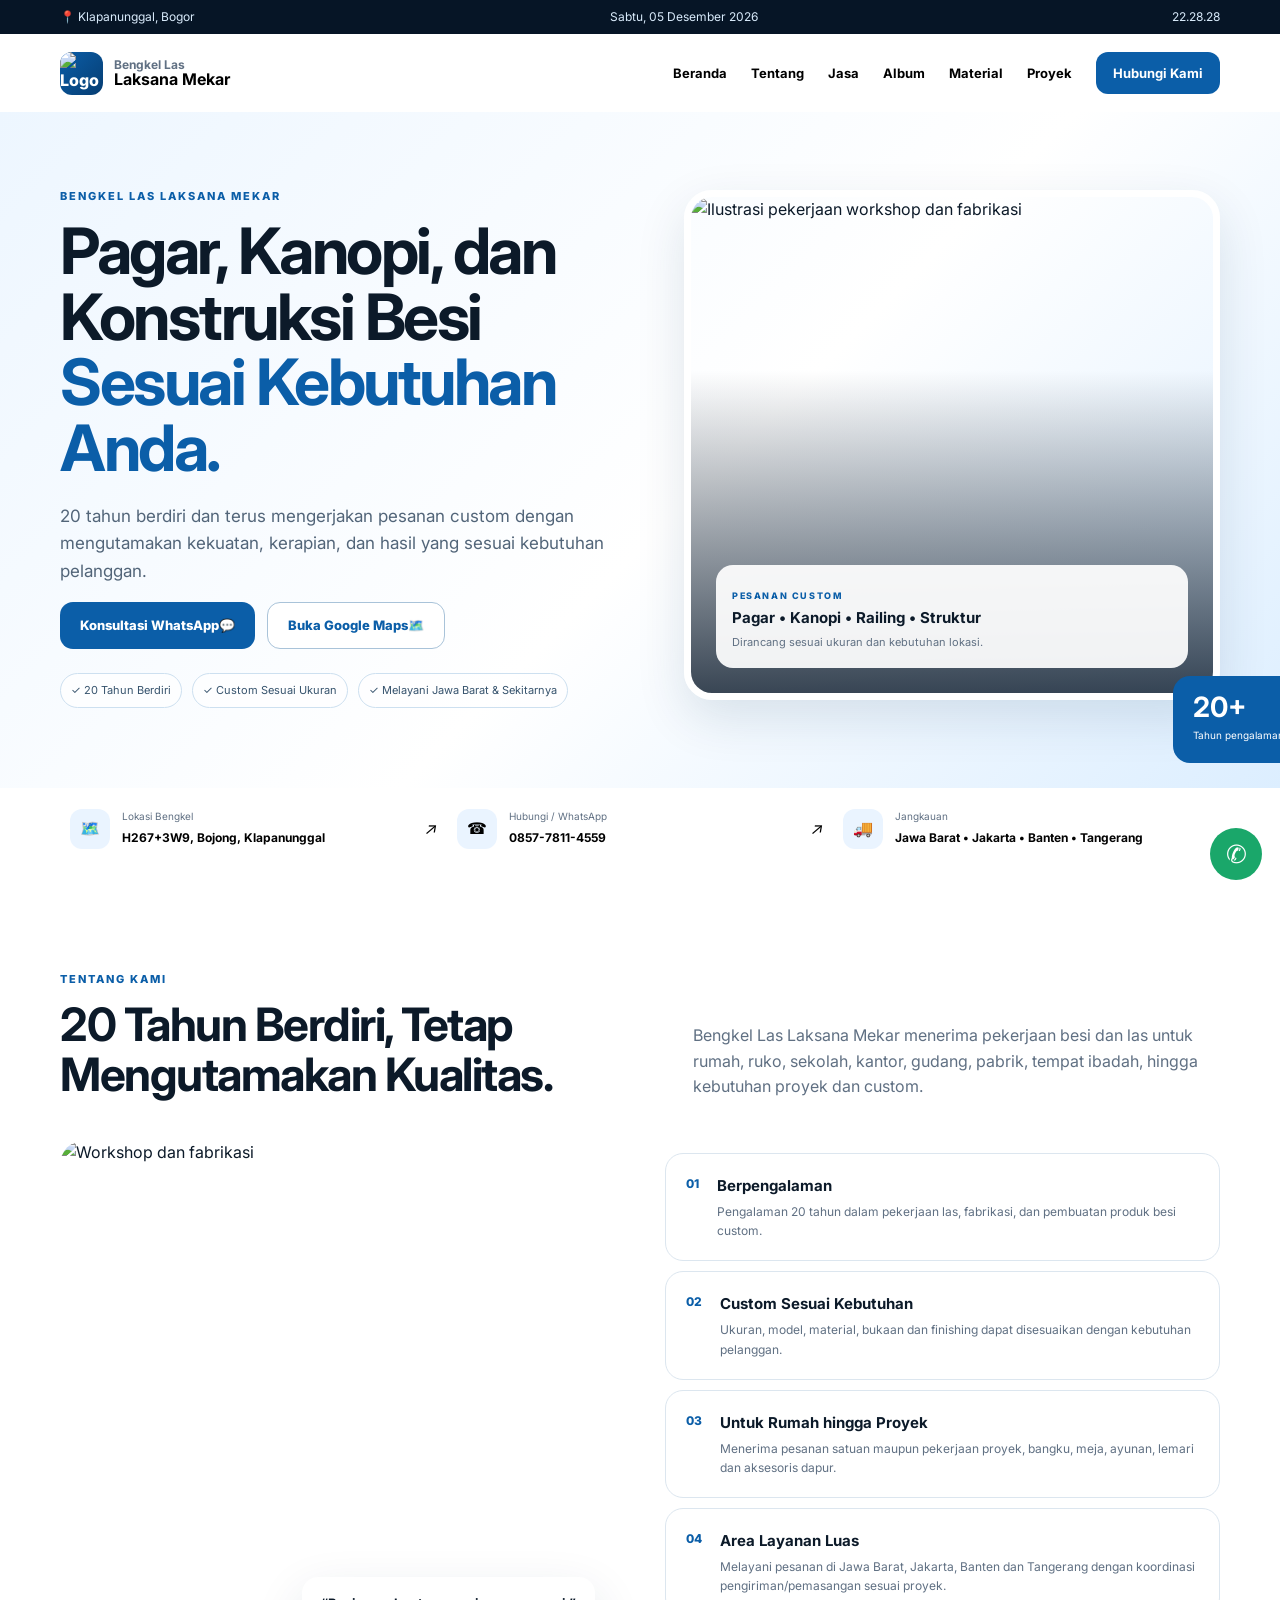
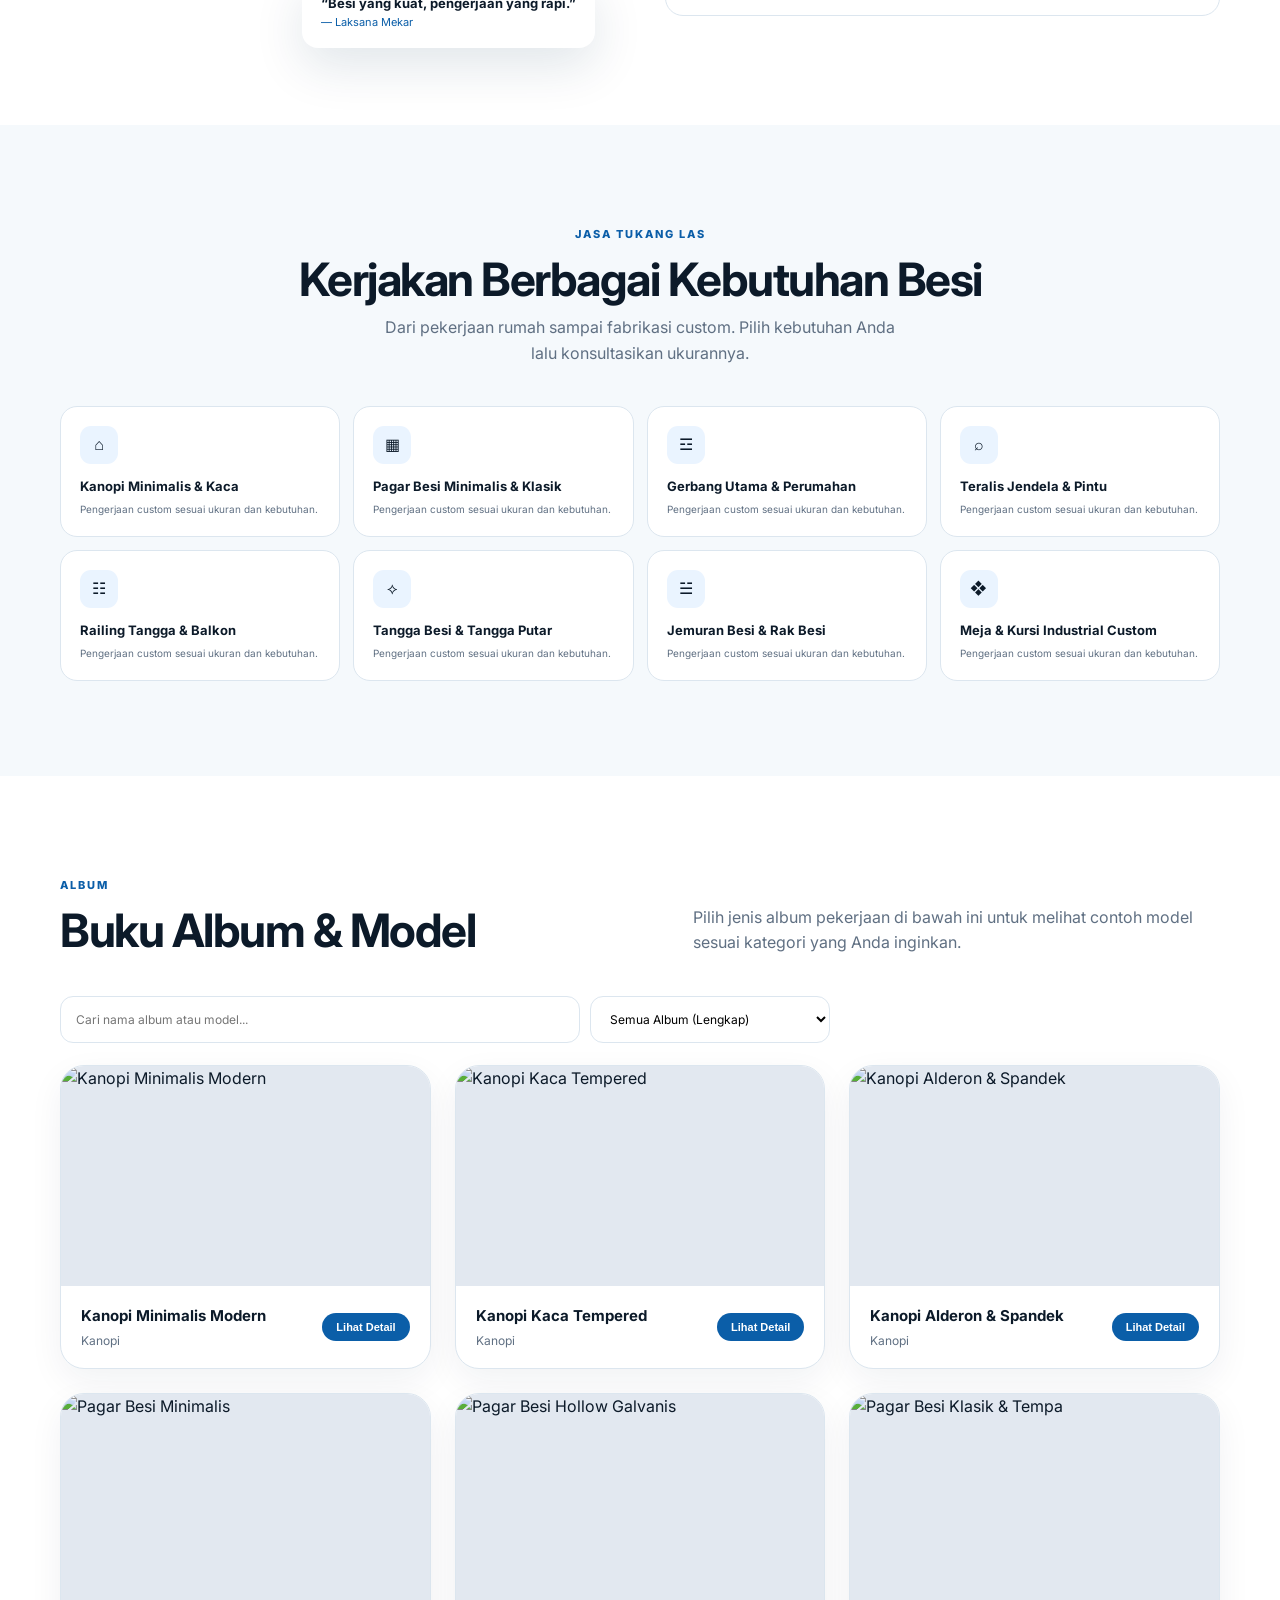
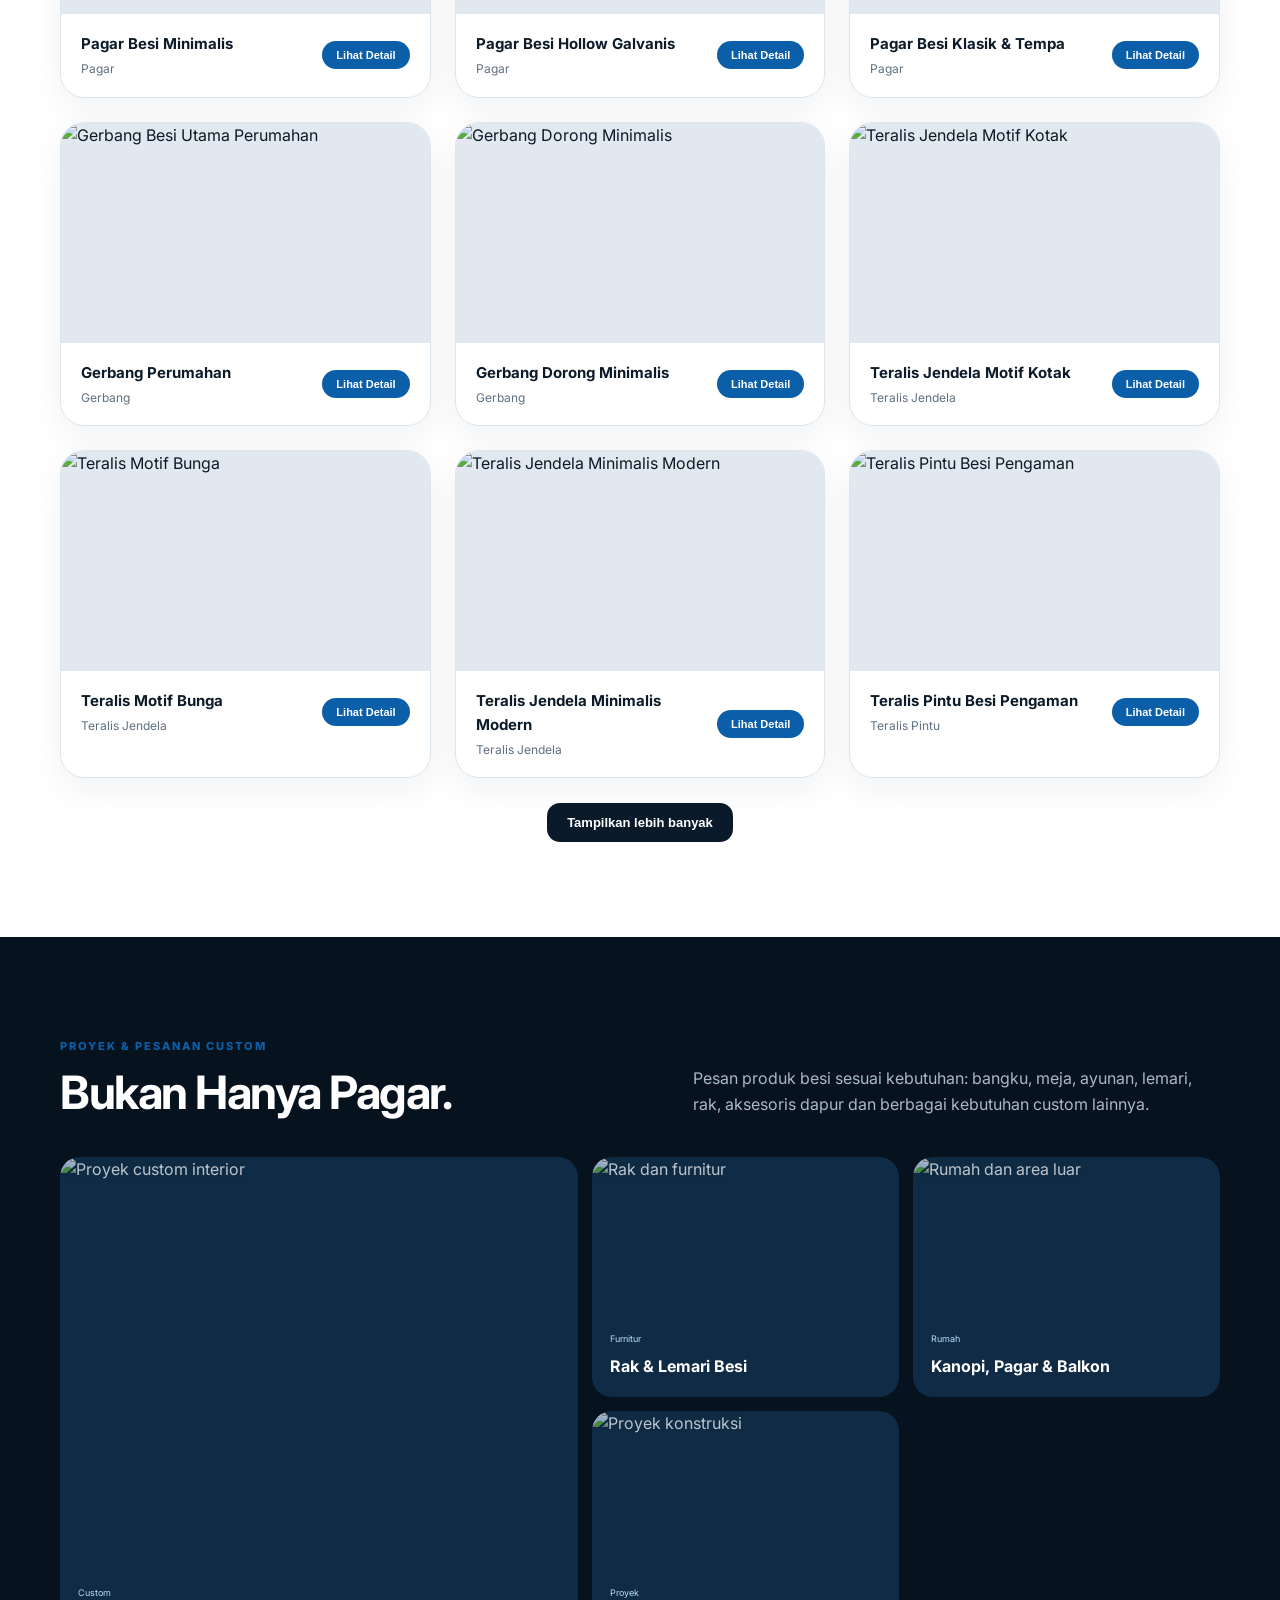
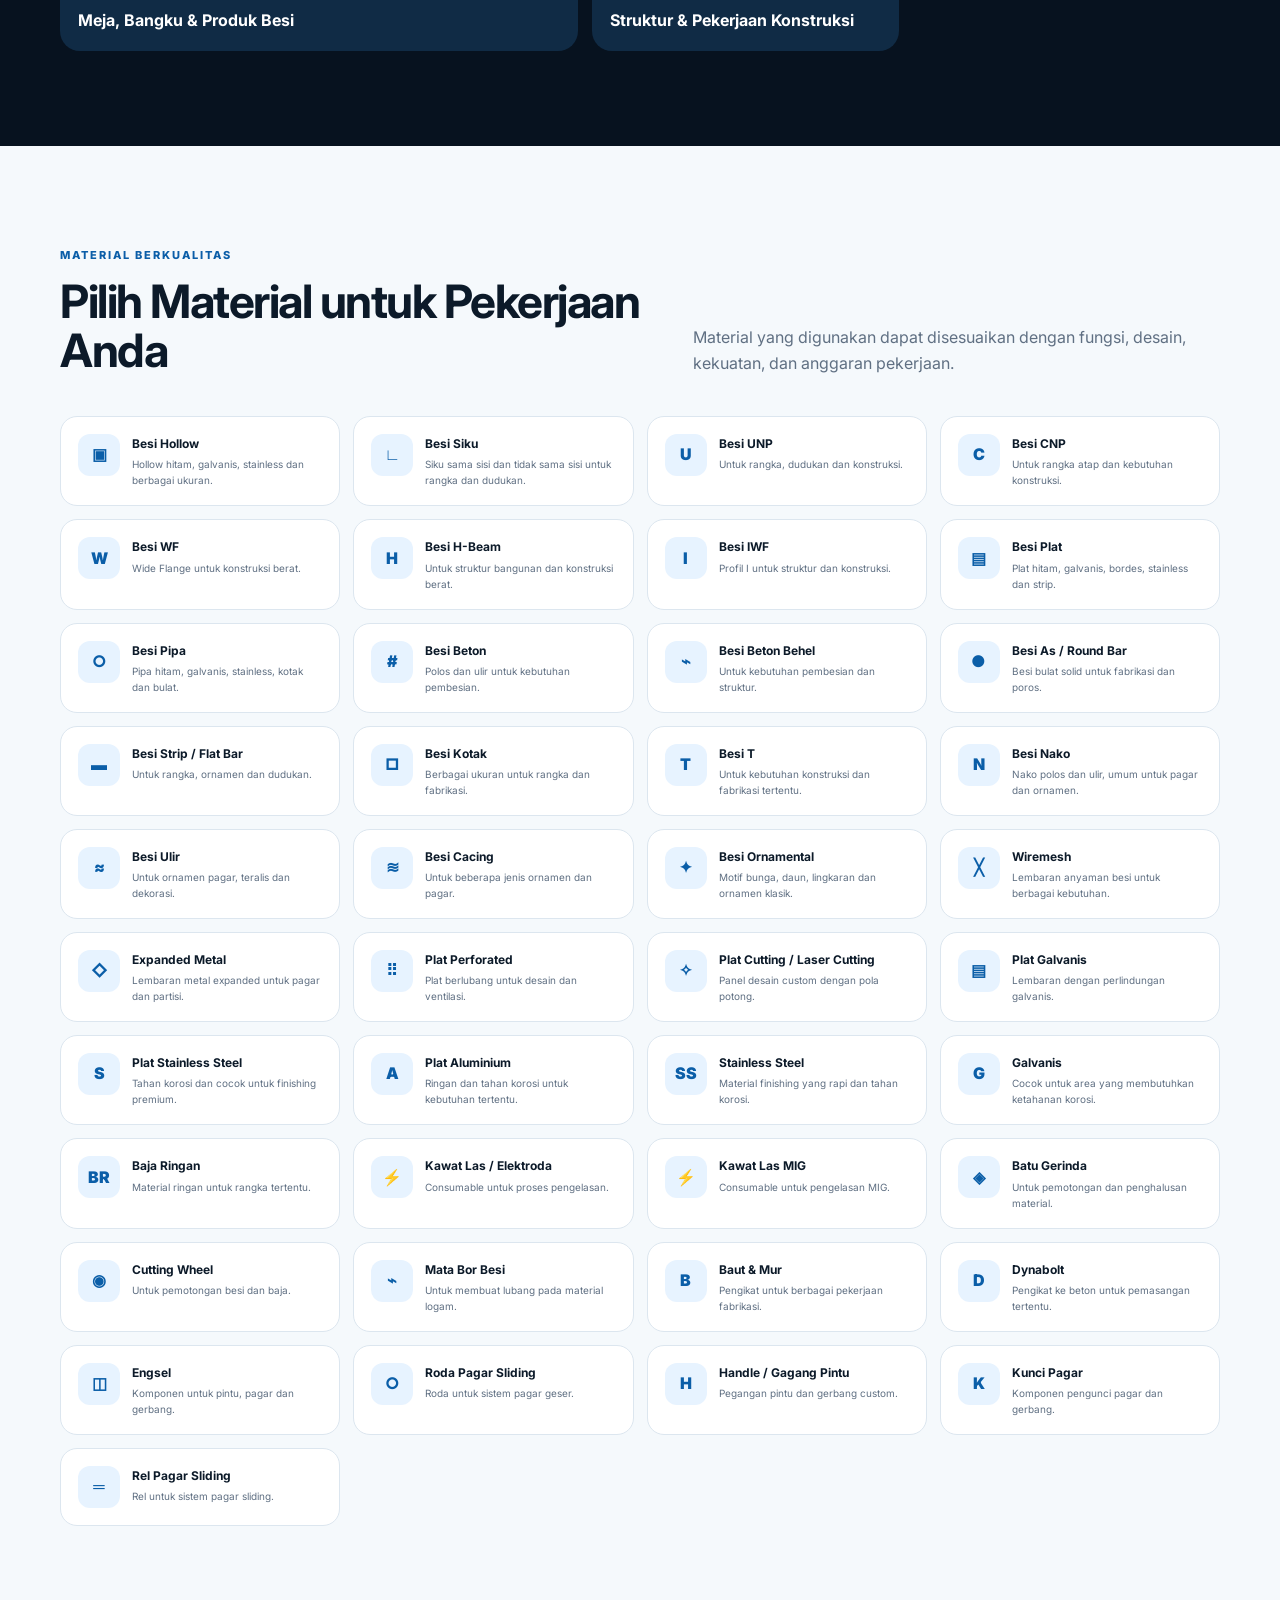
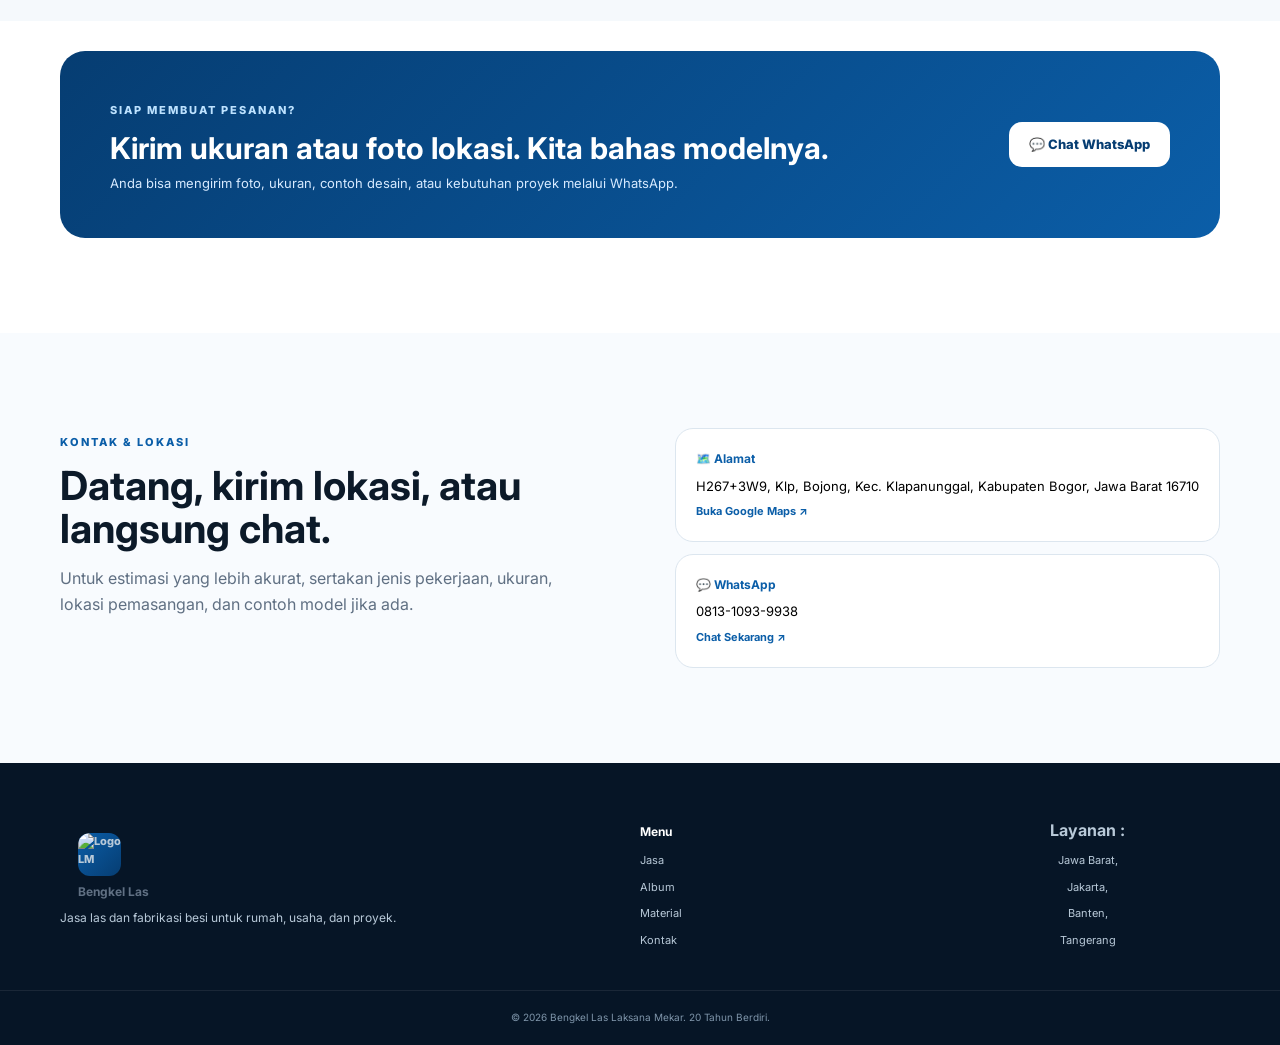
==== index.html @ 925a3ee3 "Add files via upload" ====
<!DOCTYPE html>
<html lang="id">
<head>
    <meta charset="UTF-8">

    <!-- Google Search Console Verification -->
    <meta name="google-site-verification" content="6JSv1bdCEP7VoZOdiTBufktm0jt94te5-02r2WEujvY">

    <!-- Responsive & Browser Theme -->
    <meta name="viewport" content="width=device-width, initial-scale=1.0">
    <meta name="theme-color" content="#0b5ea8">

    <!-- SEO Title -->
    <title>Bengkel Las Laksana Mekar | Jasa Las Bogor, Cileungsi & Klapanunggal</title>

    <!-- SEO Description -->
    <meta name="description" content="Bengkel Las Laksana Mekar melayani jasa pembuatan pagar besi, kanopi, railing, tangga, konstruksi besi dan proyek custom. Bengkel las di Cileungsi, Klapanunggal, Bogor dan sekitarnya.">

    <!-- SEO Keywords -->
    <meta name="keywords" content="Laksana Mekar, Bengkel Las Laksana Mekar, bengkel las terdekat, bengkel las terbaik, bengkel las Bogor, bengkel las Cileungsi, bengkel las Klapanunggal, jasa las Bogor, jasa pagar besi, jasa kanopi, jasa railing">

    <meta name="author" content="Bengkel Las Laksana Mekar">
    <meta name="robots" content="index, follow">
    <meta name="googlebot" content="index, follow">

    <!-- Canonical URL -->
    <link rel="canonical" href="https://laksanamekar.pages.dev/">

    <!-- Open Graph: WhatsApp & Facebook -->
    <meta property="og:type" content="website">
    <meta property="og:title" content="Bengkel Las Laksana Mekar | Jasa Las Bogor">
    <meta property="og:description" content="Melayani pembuatan pagar besi, kanopi, railing, tangga dan konstruksi besi di Cileungsi, Klapanunggal dan Bogor.">
    <meta property="og:image" content="https://laksanamekar.pages.dev/foto/logo.png">
    <meta property="og:url" content="https://laksanamekar.pages.dev/">
    <meta property="og:site_name" content="Bengkel Las Laksana Mekar">
    <meta property="og:locale" content="id_ID">

    <!-- Favicon -->
    <link rel="icon" type="image/png" href="https://laksanamekar.pages.dev/foto/logo.png?v=2">
    <link rel="shortcut icon" type="image/png" href="https://laksanamekar.pages.dev/foto/logo.png?v=2">

    <!-- Fonts -->
    <link rel="preconnect" href="https://fonts.googleapis.com">
    <link rel="preconnect" href="https://fonts.gstatic.com" crossorigin>
    <link href="https://fonts.googleapis.com/css2?family=Inter:wght@400;500;600;700;800&family=Plus+Jakarta+Sans:wght@600;700;800&display=swap" rel="stylesheet">

    <!-- CSS -->
    <link rel="stylesheet" href="style.css">
</head>
<body>
    <header class="site-header">
        <div class="topbar">
            <div class="container topbar-inner">
                <span>📍 Klapanunggal, Bogor</span>
                <span id="liveDate">Memuat tanggal...</span>
                <span id="liveClock">00:00:00</span>
            </div>
        </div>
        <nav class="navbar container">
            <a class="brand" href="#beranda">
                <span class="brand-mark"><img src="foto/logo.png" alt="Logo LM" style="width: 100%; height: 100%; object-fit: contain;"></span>
                <span><b>Bengkel Las</b><strong>Laksana Mekar</strong></span>
            </a>
            <button class="menu-toggle" id="menuToggle" aria-label="Buka menu">☰</button>
            <div class="nav-links" id="navLinks">
                <a href="#beranda">Beranda</a>
                <a href="#tentang">Tentang</a>
                <a href="#jasa">Jasa</a>
                <a href="#album">Album</a>
                <a href="#material">Material</a>
                <a href="#proyek">Proyek</a>
                <a href="#kontak" class="nav-cta">Hubungi Kami</a>
            </div>
        </nav>
    </header>

    <main>
        <section class="hero" id="beranda">
            <div class="hero-shape hero-shape-one"></div>
            <div class="hero-shape hero-shape-two"></div>
            <div class="container hero-grid">
                <div class="hero-copy">
                    <div class="eyebrow">BENGKEL LAS LAKSANA MEKAR</div>
                    <h1>Pagar, Kanopi, dan Konstruksi Besi <span>Sesuai Kebutuhan Anda.</span></h1>
                    <p>20 tahun berdiri dan terus mengerjakan pesanan custom dengan mengutamakan kekuatan, kerapian, dan hasil yang sesuai kebutuhan pelanggan.</p>
                   
                    <div class="hero-actions">
                        <a class="btn btn-primary" href="https://wa.me/6281310939938?text=Halo%20Bengkel%20Las%20Laksana%20Mekar,%20saya%20ingin%20konsultasi%20pesanan." target="_blank" rel="noopener">
                            Konsultasi WhatsApp💬
                        </a>
                        <a class="btn btn-outline" href="https://www.google.com/maps/search/?api=1&query=H267%2B3W9%2C%20Klp%2C%20Bojong%2C%20Kec.%20Klapanunggal%2C%20Kabupaten%20Bogor%2C%20Jawa%20Barat%2016710" target="_blank" rel="noopener">
                            Buka Google Maps🗺️
                        </a>
                    </div>

                    <div class="hero-badges">
                        <span>✓ 20 Tahun Berdiri</span>
                        <span>✓ Custom Sesuai Ukuran</span>
                        <span>✓ Melayani Jawa Barat &amp; Sekitarnya</span>
                    </div>
                </div>
                <div class="hero-visual">
                    <div class="hero-photo">
                        <img src="foto/1.png" alt="Ilustrasi pekerjaan workshop dan fabrikasi" loading="eager">
                        <div class="photo-overlay"></div>
                        <div class="hero-photo-card">
                            <span class="mini-label">PESANAN CUSTOM</span>
                            <b>Pagar • Kanopi • Railing • Struktur</b>
                            <small>Dirancang sesuai ukuran dan kebutuhan lokasi.</small>
                        </div>
                    </div>
                    <div class="floating-stat">
                        <b>20+</b>
                        <span>Tahun pengalaman</span>
                    </div>
                </div>
            </div>
        </section>

        <section class="quick-contact">
            <div class="container quick-grid">
                <a href="https://www.google.com/maps/search/?api=1&query=H267%2B3W9%2C%20Klp%2C%20Bojong%2C%20Kec.%20Klapanunggal%2C%20Kabupaten%20Bogor%2C%20Jawa%20Barat%2016710" target="_blank" rel="noopener">
                    <span class="quick-icon">🗺️</span>
                    <span><small>Lokasi Bengkel</small><b>H267+3W9, Bojong, Klapanunggal</b></span>
                    <i>↗</i>
                </a>
                <a href="https://wa.me/6281310939938?text=Halo%20Bengkel%20Las%20Laksana%20Mekar,%20saya%20ingin%20bertanya%20tentang%20pesanan." target="_blank" rel="noopener">
                    <span class="quick-icon">☎</span>
                    <span><small>Hubungi / WhatsApp</small><b>0857-7811-4559</b></span>
                    <i>↗</i>
                </a>
                <div>
                    <span class="quick-icon">🚚</span>
                    <span><small>Jangkauan</small><b>Jawa Barat • Jakarta • Banten • Tangerang</b></span>
                </div>
            </div>
        </section>

        <section class="section" id="tentang">
            <div class="container">
                <div class="section-heading">
                    <div>
                        <span class="eyebrow">TENTANG KAMI</span>
                        <h2>20 Tahun Berdiri, Tetap Mengutamakan Kualitas.</h2>
                    </div>
                    <p>Bengkel Las Laksana Mekar menerima pekerjaan besi dan las untuk rumah, ruko, sekolah, kantor, gudang, pabrik, tempat ibadah, hingga kebutuhan proyek dan custom.</p>
                </div>
                <div class="about-grid">
                    <div class="about-panel">
                        <div class="about-image">
                            <img src="foto/kualitas 2.jpg" alt="Workshop dan fabrikasi">
                        </div>
                        <div class="about-note">
                            <b>“Besi yang kuat, pengerjaan yang rapi.”</b>
                            <span>— Laksana Mekar</span>
                        </div>
                    </div>
                    <div class="feature-list">
                        <article>
                            <span>01</span>
                            <div>
                                <h3>Berpengalaman</h3>
                                <p>Pengalaman 20 tahun dalam pekerjaan las, fabrikasi, dan pembuatan produk besi custom.</p>
                            </div>
                        </article>
                        <article>
                            <span>02</span>
                            <div>
                                <h3>Custom Sesuai Kebutuhan</h3>
                                <p>Ukuran, model, material, bukaan dan finishing dapat disesuaikan dengan kebutuhan pelanggan.</p>
                            </div>
                        </article>
                        <article>
                            <span>03</span>
                            <div>
                                <h3>Untuk Rumah hingga Proyek</h3>
                                <p>Menerima pesanan satuan maupun pekerjaan proyek, bangku, meja, ayunan, lemari dan aksesoris dapur.</p>
                            </div>
                        </article>
                        <article>
                            <span>04</span>
                            <div>
                                <h3>Area Layanan Luas</h3>
                                <p>Melayani pesanan di Jawa Barat, Jakarta, Banten dan Tangerang dengan koordinasi pengiriman/pemasangan sesuai proyek.</p>
                            </div>
                        </article>
                    </div>
                </div>
            </div>
        </section>

        <section class="section section-soft" id="jasa">
            <div class="container">
                <div class="section-heading centered">
                    <div>
                        <span class="eyebrow">JASA TUKANG LAS</span>
                        <h2>Kerjakan Berbagai Kebutuhan Besi</h2>
                    </div>
                    <p>Dari pekerjaan rumah sampai fabrikasi custom. Pilih kebutuhan Anda lalu konsultasikan ukurannya.</p>
                </div>
                <div class="service-grid" id="serviceGrid"></div>
            </div>
        </section>

        <section class="section" id="album">
            <div class="container">
                <div class="section-heading">
                    <div>
                        <span class="eyebrow">ALBUM </span>
                        <h2>Buku Album &amp; Model</h2>
                    </div>
                    <p>Pilih jenis album pekerjaan di bawah ini untuk melihat contoh model sesuai kategori yang Anda inginkan.</p>
                </div>
                <div class="filter-bar">
                    <input id="gallerySearch" type="search" placeholder="Cari nama album atau model..." aria-label="Cari model pekerjaan">
                    <select id="galleryFilter" aria-label="Pilih Album Pekerjaan">
                        <option value="all">Semua Album (Lengkap)</option>
                        <option value="Kanopi">Album Kanopi</option>
                        <option value="Pagar">Album Pagar</option>
                        <option value="Gerbang">Album Gerbang</option>
                        <option value="Teralis Jendela">Album Teralis Jendela</option>
                        <option value="Teralis Pintu">Album Teralis Pintu</option>
                        <option value="Railing Tangga">Album Railing Tangga</option>
                        <option value="Balkon">Album Balkon</option>
                        <option value="Tangga Besi">Album Tangga Besi</option>
                        <option value="Tangga Putar">Album Tangga Putar</option>
                        <option value="Jemuran Besi">Album Jemuran Besi</option>
                        <option value="Rak Besi">Album Rak Besi</option>
                        <option value="Meja Besi">Album Meja Besi</option>
                        <option value="Kursi Besi">Album Kursi Besi</option>
                        <option value="Pintu Besi">Album Pintu Besi</option>
                        <option value="Pintu Sliding">Album Pintu Sliding</option>
                        <option value="Pintu Harmonika">Album Pintu Harmonika</option>
                        <option value="Teralis Keamanan">Album Teralis Keamanan</option>
                        <option value="Balkon Minimalis">Album Balkon Minimalis</option>
                        <option value="Handrail">Album Handrail</option>
                        <option value="Tiang Kanopi">Album Tiang Kanopi</option>
                        <option value="Struktur Baja Ringan">Album Struktur Baja Ringan</option>
                        <option value="Rak Gudang">Album Rak Gudang</option>
                        <option value="Pagar Pembatas">Album Pagar Pembatas</option>
                        <option value="Pengaman AC">Album Pengaman AC</option>
                        <option value="Pengaman Mesin">Album Pengaman Mesin</option>
                        <option value="Pagar Proyek">Album Pagar Proyek</option>
                    </select>
                </div>
                <div class="gallery-grid" id="galleryGrid">
                    <article class="gallery-card" data-category="Kanopi" data-keywords="kanopi minimalis modern kanopi">
                        <div class="gallery-img">
                            <img src="foto/kualitas 2.jpg" alt="Kanopi Minimalis Modern" loading="lazy">
                        </div>
                        <div class="gallery-content">
                            <div class="gallery-info">
                                <h3>Kanopi Minimalis Modern</h3>
                                <p>Kanopi</p>
                            </div>
                            <button class="gallery-btn" type="button"><span>Lihat Detail</span></button>
                        </div>
                    </article>
                    <article class="gallery-card" data-category="Kanopi" data-keywords="kanopi kaca tempered kanopi">
                        <div class="gallery-img">
                            <img src="foto/kanopi kaca.jpg" alt="Kanopi Kaca Tempered" loading="lazy">
                        </div>
                        <div class="gallery-content">
                            <div class="gallery-info">
                                <h3>Kanopi Kaca Tempered</h3>
                                <p>Kanopi</p>
                            </div>
                            <button class="gallery-btn" type="button"><span>Lihat Detail</span></button>
                        </div>
                    </article>
                    <article class="gallery-card" data-category="Kanopi" data-keywords="kanopi alderon &amp; spandek kanopi">
                        <div class="gallery-img">
                            <img src="foto/kanopi modern.jpg" alt="Kanopi Alderon &amp; Spandek" loading="lazy">
                        </div>
                        <div class="gallery-content">
                            <div class="gallery-info">
                                <h3>Kanopi Alderon &amp; Spandek</h3>
                                <p>Kanopi</p>
                            </div>
                            <button class="gallery-btn" type="button"><span>Lihat Detail</span></button>
                        </div>
                    </article>
                    <article class="gallery-card" data-category="Pagar" data-keywords="pagar besi minimalis pagar">
                        <div class="gallery-img">
                            <img src="foto/pagarminimalis.jpg" alt="Pagar Besi Minimalis" loading="lazy">
                        </div>
                        <div class="gallery-content">
                            <div class="gallery-info">
                                <h3>Pagar Besi Minimalis</h3>
                                <p>Pagar</p>
                            </div>
                            <button class="gallery-btn" type="button"><span>Lihat Detail</span></button>
                        </div>
                    </article>
                    <article class="gallery-card" data-category="Pagar" data-keywords="pagar besi hollow galvanis pagar">
                        <div class="gallery-img">
                            <img src="foto/pagar-besi-hollow-unik.webp" alt="Pagar Besi Hollow Galvanis" loading="lazy">
                        </div>
                        <div class="gallery-content">
                            <div class="gallery-info">
                                <h3>Pagar Besi Hollow Galvanis</h3>
                                <p>Pagar</p>
                            </div>
                            <button class="gallery-btn" type="button"><span>Lihat Detail</span></button>
                        </div>
                    </article>
                    <article class="gallery-card" data-category="Pagar" data-keywords="pagar besi klasik &amp; tempa pagar">
                        <div class="gallery-img">
                            <img src="foto/btm.jpg" alt="Pagar Besi Klasik &amp; Tempa" loading="lazy">
                        </div>
                        <div class="gallery-content">
                            <div class="gallery-info">
                                <h3>Pagar Besi Klasik &amp; Tempa</h3>
                                <p>Pagar</p>
                            </div>
                            <button class="gallery-btn" type="button"><span>Lihat Detail</span></button>
                        </div>
                    </article>
                    <article class="gallery-card" data-category="Gerbang" data-keywords="gerbang perumahan">
                        <div class="gallery-img">
                            <img src="foto/perum.jpg" alt="Gerbang Besi Utama Perumahan" loading="lazy">
                        </div>
                        <div class="gallery-content">
                            <div class="gallery-info">
                                <h3>Gerbang Perumahan</h3>
                                <p>Gerbang</p>
                            </div>
                            <button class="gallery-btn" type="button"><span>Lihat Detail</span></button>
                        </div>
                    </article>
                    <article class="gallery-card" data-category="Gerbang" data-keywords="gerbang dorong minimalis gerbang">
                        <div class="gallery-img">
                            <img src="foto/dorong.jpg" alt="Gerbang Dorong Minimalis" loading="lazy">
                        </div>
                        <div class="gallery-content">
                            <div class="gallery-info">
                                <h3>Gerbang Dorong Minimalis</h3>
                                <p>Gerbang</p>
                            </div>
                            <button class="gallery-btn" type="button"><span>Lihat Detail</span></button>
                        </div>
                    </article>
                    <article class="gallery-card" data-category="Teralis Jendela" data-keywords="teralis jendela motif kotak teralis jendela">
                        <div class="gallery-img">
                            <img src="foto/kotak.jpg" alt="Teralis Jendela Motif Kotak" loading="lazy">
                        </div>
                        <div class="gallery-content">
                            <div class="gallery-info">
                                <h3>Teralis Jendela Motif Kotak</h3>
                                <p>Teralis Jendela</p>
                            </div>
                            <button class="gallery-btn" type="button"><span>Lihat Detail</span></button>
                        </div>
                    </article>
                    <article class="gallery-card" data-category="Teralis Jendela" data-keywords="teralis Motif Bunga teralis jendela">
                        <div class="gallery-img">
                            <img src="foto/Tbunga.jpg" alt="Teralis Motif Bunga" loading="lazy">
                        </div>
                        <div class="gallery-content">
                            <div class="gallery-info">
                                <h3>Teralis Motif Bunga</h3>
                                <p>Teralis Jendela</p>
                            </div>
                            <button class="gallery-btn" type="button"><span>Lihat Detail</span></button>
                        </div>
                    </article>
                    <article class="gallery-card" data-category="Teralis Jendela" data-keywords="teralis jendela minimalis modern teralis jendela">
                        <div class="gallery-img">
                            <img src="foto/minimalis.jpg" alt="Teralis Jendela Minimalis Modern" loading="lazy">
                        </div>
                        <div class="gallery-content">
                            <div class="gallery-info">
                                <h3>Teralis Jendela Minimalis Modern</h3>
                                <p>Teralis Jendela</p>
                            </div>
                            <button class="gallery-btn" type="button"><span>Lihat Detail</span></button>
                        </div>
                    </article>
                    <article class="gallery-card" data-category="Teralis Pintu" data-keywords="teralis pintu besi pengaman teralis pintu">
                        <div class="gallery-img">
                            <img src="foto/pintutralis.jpg" alt="Teralis Pintu Besi Pengaman" loading="lazy">
                        </div>
                        <div class="gallery-content">
                            <div class="gallery-info">
                                <h3>Teralis Pintu Besi Pengaman</h3>
                                <p>Teralis Pintu</p>
                            </div>
                            <button class="gallery-btn" type="button"><span>Lihat Detail</span></button>
                        </div>
                    </article>
                    <article class="gallery-card" data-category="Teralis Pintu" data-keywords="teralis pintu kawat nyamuk teralis pintu">
                        <div class="gallery-img">
                            <img src="foto/kawatnyamuk.jpg" alt="Teralis Pintu Kawat Nyamuk" loading="lazy">
                        </div>
                        <div class="gallery-content">
                            <div class="gallery-info">
                                <h3>Teralis Pintu Kawat Nyamuk</h3>
                                <p>Teralis Pintu</p>
                            </div>
                            <button class="gallery-btn" type="button"><span>Lihat Detail</span></button>
                        </div>
                    </article>
                    <article class="gallery-card" data-category="Teralis Pintu" data-keywords="teralis pintu dan teralis Jendela teralis pintu">
                        <div class="gallery-img">
                            <img src="foto/pdj.jpg" alt="Teralis Pintu dan tralis jendela" loading="lazy">
                        </div>
                        <div class="gallery-content">
                            <div class="gallery-info">
                                <h3>Teralis Pintu dan tralis jendela</h3>
                                <p>Teralis Pintu &amp; Jendela</p>
                            </div>
                            <button class="gallery-btn" type="button"><span>Lihat Detail</span></button>
                        </div>
                    </article>
                    <article class="gallery-card" data-category="Railing Tangga" data-keywords="railing tangga besi hollow railing tangga">
                        <div class="gallery-img">
                            <img src="foto/raling.jpg" alt="Railing Tangga Besi Hollow" loading="lazy">
                        </div>
                        <div class="gallery-content">
                            <div class="gallery-info">
                                <h3>Railing Tangga Besi Hollow</h3>
                                <p>Railing Tangga</p>
                            </div>
                            <button class="gallery-btn" type="button"><span>Lihat Detail</span></button>
                        </div>
                    </article>
                    <article class="gallery-card" data-category="Railing Tangga" data-keywords="railing tangga kaca minimalis railing tangga">
                        <div class="gallery-img">
                            <img src="foto/tkaca.jpg" alt="Railing Tangga Kaca Minimalis" loading="lazy">
                        </div>
                        <div class="gallery-content">
                            <div class="gallery-info">
                                <h3>Railing Tangga Kaca Minimalis</h3>
                                <p>Railing Tangga</p>
                            </div>
                            <button class="gallery-btn" type="button"><span>Lihat Detail</span></button>
                        </div>
                    </article>
                    <article class="gallery-card" data-category="Balkon" data-keywords="balkon besi minimalis balkon">
                        <div class="gallery-img">
                            <img src="foto/Bminimalis.jpg" alt="Balkon Besi Minimalis" loading="lazy">
                        </div>
                        <div class="gallery-content">
                            <div class="gallery-info">
                                <h3>Balkon Besi Minimalis</h3>
                                <p>Balkon</p>
                            </div>
                            <button class="gallery-btn" type="button"><span>Lihat Detail</span></button>
                        </div>
                    </article>
                    <article class="gallery-card" data-category="Balkon" data-keywords="balkon pengaman kaca balkon">
                        <div class="gallery-img">
                            <img src="foto/BKACA.jpg" alt="Balkon Pengaman Kaca" loading="lazy">
                        </div>
                        <div class="gallery-content">
                            <div class="gallery-info">
                                <h3>Balkon Pengaman Kaca</h3>
                                <p>Balkon</p>
                            </div>
                            <button class="gallery-btn" type="button"><span>Lihat Detail</span></button>
                        </div>
                    </article>
                    <article class="gallery-card" data-category="Tangga Besi" data-keywords="tangga besi lurus industrial tangga besi">
                        <div class="gallery-img">
                            <img src="foto/Tlurus.jpg" alt="Tangga Besi Lurus Industrial" loading="lazy">
                        </div>
                        <div class="gallery-content">
                            <div class="gallery-info">
                                <h3>Tangga Besi Lurus Industrial</h3>
                                <p>Tangga Besi</p>
                            </div>
                            <button class="gallery-btn" type="button"><span>Lihat Detail</span></button>
                        </div>
                    </article>
                    <article class="gallery-card" data-category="Tangga Besi" data-keywords="tangga besi model plat tangga besi">
                        <div class="gallery-img">
                            <img src="foto/Tplat.jpg" alt="Tangga Besi Model Plat" loading="lazy">
                        </div>
                        <div class="gallery-content">
                            <div class="gallery-info">
                                <h3>Tangga Besi Model Plat</h3>
                                <p>Tangga Besi</p>
                            </div>
                            <button class="gallery-btn" type="button"><span>Lihat Detail</span></button>
                        </div>
                    </article>
                    <article class="gallery-card" data-category="Tangga Besi" data-keywords="tangga besi Lipat tangga besi">
                        <div class="gallery-img">
                            <img src="foto/Tlipat.jpg" alt="Tangga Besi Lipat" loading="lazy">
                        </div>
                        <div class="gallery-content">
                            <div class="gallery-info">
                                <h3>Tangga Besi Lipat</h3>
                                <p>Tangga Besi</p>
                            </div>
                            <button class="gallery-btn" type="button"><span>Lihat Detail</span></button>
                        </div>
                    </article>
                    <article class="gallery-card" data-category="Tangga Putar" data-keywords="tangga putar klasik tangga putar">
                        <div class="gallery-img">
                            <img src="foto/tputar.jpg" alt="Tangga Putar Klasik" loading="lazy">
                        </div>
                        <div class="gallery-content">
                            <div class="gallery-info">
                                <h3>Tangga Putar Klasik</h3>
                                <p>Tangga Putar</p>
                            </div>
                            <button class="gallery-btn" type="button"><span>Lihat Detail</span></button>
                        </div>
                    </article>
                    <article class="gallery-card" data-category="Tangga Putar" data-keywords="tangga putar minimalis tangga putar">
                        <div class="gallery-img">
                            <img src="foto/tpminimalis.jpg" alt="Tangga Putar Minimalis" loading="lazy">
                        </div>
                        <div class="gallery-content">
                            <div class="gallery-info">
                                <h3>Tangga Putar Minimalis</h3>
                                <p>Tangga Putar</p>
                            </div>
                            <button class="gallery-btn" type="button"><span>Lihat Detail</span></button>
                        </div>
                    </article>
                    <article class="gallery-card" data-category="Jemuran Besi" data-keywords="jemuran besi lipat dinding jemuran besi">
                        <div class="gallery-img">
                            <img src="foto/jlipat.jpg" alt="Jemuran Besi Lipat Dinding" loading="lazy">
                        </div>
                        <div class="gallery-content">
                            <div class="gallery-info">
                                <h3>Jemuran Besi Lipat Dinding</h3>
                                <p>Jemuran Besi</p>
                            </div>
                            <button class="gallery-btn" type="button"><span>Lihat Detail</span></button>
                        </div>
                    </article>
                    <article class="gallery-card" data-category="Jemuran Besi" data-keywords="jemuran baju besi bertingkat jemuran besi">
                        <div class="gallery-img">
                            <img src="foto/jtingkat.jpg" alt="Jemuran Baju Besi Bertingkat" loading="lazy">
                        </div>
                        <div class="gallery-content">
                            <div class="gallery-info">
                                <h3>Jemuran Baju Besi Bertingkat</h3>
                                <p>Jemuran Besi</p>
                            </div>
                            <button class="gallery-btn" type="button"><span>Lihat Detail</span></button>
                        </div>
                    </article>
                    <article class="gallery-card" data-category="Rak Besi" data-keywords="rak besi serbaguna rak besi">
                        <div class="gallery-img">
                            <img src="foto/rakbesi.jpg" alt="Rak Besi Serbaguna" loading="lazy">
                        </div>
                        <div class="gallery-content">
                            <div class="gallery-info">
                                <h3>Rak Besi Serbaguna</h3>
                                <p>Rak Besi</p>
                            </div>
                            <button class="gallery-btn" type="button"><span>Lihat Detail</span></button>
                        </div>
                    </article>
                    <article class="gallery-card" data-category="Rak Besi" data-keywords="rak toko / display besi rak besi">
                        <div class="gallery-img">
                            <img src="foto/raktoko.jpg" alt="Rak Toko / Display Besi" loading="lazy">
                        </div>
                        <div class="gallery-content">
                            <div class="gallery-info">
                                <h3>Rak Toko / Display Besi</h3>
                                <p>Rak Besi</p>
                            </div>
                            <button class="gallery-btn" type="button"><span>Lihat Detail</span></button>
                        </div>
                    </article>
                    <article class="gallery-card" data-category="Meja Besi" data-keywords="meja makan kombinasi besi &amp; kayu meja besi">
                        <div class="gallery-img">
                            <img src="foto/mejakdanb.jpg" alt="Meja Makan Kombinasi Besi &amp; Kayu" loading="lazy">
                        </div>
                        <div class="gallery-content">
                            <div class="gallery-info">
                                <h3>Meja Makan Kombinasi Besi &amp; Kayu</h3>
                                <p>Meja</p>
                            </div>
                            <button class="gallery-btn" type="button"><span>Lihat Detail</span></button>
                        </div>
                    </article>
                    <article class="gallery-card" data-category="Meja Besi" data-keywords="meja kerja industrial meja besi">
                        <div class="gallery-img">
                            <img src="foto/mejakantor.jpg" alt="Meja Kerja Industrial" loading="lazy">
                        </div>
                        <div class="gallery-content">
                            <div class="gallery-info">
                                <h3>Meja Kerja Industrial</h3>
                                <p>Meja Besi</p>
                            </div>
                            <button class="gallery-btn" type="button"><span>Lihat Detail</span></button>
                        </div>
                    </article>
                    <article class="gallery-card" data-category="Kursi Besi" data-keywords="kursi cafe besi minimalis kursi besi">
                        <div class="gallery-img">
                            <img src="foto/mkcafe.jpg" alt="Kursi Cafe Besi Minimalis" loading="lazy">
                        </div>
                        <div class="gallery-content">
                            <div class="gallery-info">
                                <h3>Kursi Cafe Besi Minimalis</h3>
                                <p>Kursi Besi</p>
                            </div>
                            <button class="gallery-btn" type="button"><span>Lihat Detail</span></button>
                        </div>
                    </article>
                    <article class="gallery-card" data-category="Kursi Besi" data-keywords="kursi taman besi panjang kursi besi">
                        <div class="gallery-img">
                            <img src="foto/kpanjang.jpg" alt="Kursi Taman Besi Panjang" loading="lazy">
                        </div>
                        <div class="gallery-content">
                            <div class="gallery-info">
                                <h3>Kursi Taman Besi Panjang</h3>
                                <p>Kursi Besi</p>
                            </div>
                            <button class="gallery-btn" type="button"><span>Lihat Detail</span></button>
                        </div>
                    </article>
                    <article class="gallery-card" data-category="Pintu Besi" data-keywords="pintu besi lipat pintu besi">
                        <div class="gallery-img">
                            <img src="foto/pruko.jpg" alt="Pintu Besi Solid Ruko" loading="lazy">
                        </div>
                        <div class="gallery-content">
                            <div class="gallery-info">
                                <h3>Pintu Besi lipat</h3>
                                <p>Pintu Besi Ruko</p>
                            </div>
                            <button class="gallery-btn" type="button"><span>Lihat Detail</span></button>
                        </div>
                    </article>
                    <article class="gallery-card" data-category="Pintu Besi" data-keywords="pintu besi keamanan gudang pintu besi">
                        <div class="gallery-img">
                            <img src="foto/pgudang.jpg" alt="Pintu Besi Keamanan Gudang" loading="lazy">
                        </div>
                        <div class="gallery-content">
                            <div class="gallery-info">
                                <h3>Pintu Besi Keamanan Gudang</h3>
                                <p>Pintu Besi</p>
                            </div>
                            <button class="gallery-btn" type="button"><span>Lihat Detail</span></button>
                        </div>
                    </article>
                    <article class="gallery-card" data-category="Pintu Sliding" data-keywords="pintu sliding besi minimalis pintu sliding">
                        <div class="gallery-img">
                            <img src="foto/psliding.jpg" alt="Pintu Sliding Besi Minimalis" loading="lazy">
                        </div>
                        <div class="gallery-content">
                            <div class="gallery-info">
                                <h3>Pintu Sliding Besi Minimalis</h3>
                                <p>Pintu Sliding</p>
                            </div>
                            <button class="gallery-btn" type="button"><span>Lihat Detail</span></button>
                        </div>
                    </article>
                    <article class="gallery-card" data-category="Pintu Sliding" data-keywords="pintu geser toko pintu sliding">
                        <div class="gallery-img">
                            <img src="foto/pgeser.jpg" alt="Pintu Geser Toko" loading="lazy">
                        </div>
                        <div class="gallery-content">
                            <div class="gallery-info">
                                <h3>Pintu Geser Toko</h3>
                                <p>Pintu Sliding</p>
                            </div>
                            <button class="gallery-btn" type="button"><span>Lihat Detail</span></button>
                        </div>
                    </article>
                    <article class="gallery-card" data-category="Pintu Harmonika" data-keywords="pintu harmonika toko / ruko pintu harmonika">
                        <div class="gallery-img">
                            <img src="foto/pharmonika.jpg" alt="Pintu Harmonika Toko / Ruko" loading="lazy">
                        </div>
                        <div class="gallery-content">
                            <div class="gallery-info">
                                <h3>Pintu Harmonika Toko / Ruko</h3>
                                <p>Pintu Harmonika</p>
                            </div>
                            <button class="gallery-btn" type="button"><span>Lihat Detail</span></button>
                        </div>
                    </article>
                    <article class="gallery-card" data-category="Pintu Harmonika" data-keywords="pintu lipat harmonika kuat pintu harmonika">
                        <div class="gallery-img">
                            <img src="foto/harmonika model.webp" alt="Pintu Lipat Harmonika Kuat" loading="lazy">
                        </div>
                        <div class="gallery-content">
                            <div class="gallery-info">
                                <h3>Pintu Harmonika model Ukir Laser</h3>
                                <p>Pintu Harmonika</p>
                            </div>
                            <button class="gallery-btn" type="button"><span>Lihat Detail</span></button>
                        </div>
                    </article>
                    <article class="gallery-card" data-category="Teralis Keamanan" data-keywords="teralis pengaman ventilasi tralis keamanan teralis keamanan">
                        <div class="gallery-img">
                            <img src="foto/vt.jpg" alt="Tralis Pengaman Ventilasi" loading="lazy">
                        </div>
                        <div class="gallery-content">
                            <div class="gallery-info">
                                <h3>Teralis Pengaman Ventilasi</h3>
                                <p>Teralis Keamanan</p>
                            </div>
                            <button class="gallery-btn" type="button"><span>Lihat Detail</span></button>
                        </div>
                    </article>
                    <article class="gallery-card" data-category="Balkon Minimalis" data-keywords="balkon minimalis modern balkon minimalis">
                        <div class="gallery-img">
                            <img src="foto/BM.jpg" alt="Balkon Minimalis Modern" loading="lazy">
                        </div>
                        <div class="gallery-content">
                            <div class="gallery-info">
                                <h3>Balkon Minimalis Modern</h3>
                                <p>Balkon Minimalis</p>
                            </div>
                            <button class="gallery-btn" type="button"><span>Lihat Detail</span></button>
                        </div>
                    </article>
                    <article class="gallery-card" data-category="Balkon Minimalis" data-keywords="balkon minimalis modern balkon minimalis dan tangga">
                        <div class="gallery-img">
                            <img src="foto/pminii.jpg" alt="Balkon Minimalis Modern" loading="lazy">
                        </div>
                        <div class="gallery-content">
                            <div class="gallery-info">
                                <h3>Balkon Minimalis Modern</h3>
                                <p>Balkon Minimalis Dan Tangga </p>
                            </div>
                            <button class="gallery-btn" type="button"><span>Lihat Detail</span></button>
                        </div>
                    </article>
                    <article class="gallery-card" data-category="Balkon Minimalis" data-keywords="balkon minimalis hollow balkon minimalis">
                        <div class="gallery-img">
                            <img src="foto/bho.jpg" alt="Balkon Minimalis Hollow" loading="lazy">
                        </div>
                        <div class="gallery-content">
                            <div class="gallery-info">
                                <h3>Balkon Minimalis Hollow</h3>
                                <p>Balkon Minimalis</p>
                            </div>
                            <button class="gallery-btn" type="button"><span>Lihat Detail</span></button>
                        </div>
                    </article>
                    <article class="gallery-card" data-category="Handrail" data-keywords="handrail koridor / dinding handrail">
                        <div class="gallery-img">
                            <img src="foto/hb.jpg" alt="Handrail Koridor / Dinding" loading="lazy">
                        </div>
                        <div class="gallery-content">
                            <div class="gallery-info">
                                <h3>Handrail Koridor / Dinding</h3>
                                <p>Handrail</p>
                            </div>
                            <button class="gallery-btn" type="button"><span>Lihat Detail</span></button>
                        </div>
                    </article>
                    <article class="gallery-card" data-category="Handrail" data-keywords="handrail tangga stainless / besi handrail">
                        <div class="gallery-img">
                            <img src="foto/hs.jpg" alt="Handrail Tangga Stainless / Besi" loading="lazy">
                        </div>
                        <div class="gallery-content">
                            <div class="gallery-info">
                                <h3>Handrail Tangga Stainless / Besi</h3>
                                <p>Handrail</p>
                            </div>
                            <button class="gallery-btn" type="button"><span>Lihat Detail</span></button>
                        </div>
                    </article>
                    <article class="gallery-card" data-category="Tiang Kanopi" data-keywords="tiang kanopi besi wf / h-beam tiang kanopi">
                        <div class="gallery-img">
                            <img src="foto/bhb.jpg" alt="Tiang Kanopi Besi WF / H-Beam" loading="lazy">
                        </div>
                        <div class="gallery-content">
                            <div class="gallery-info">
                                <h3>Tiang Kanopi Besi WF / H-Beam</h3>
                                <p>Tiang Kanopi</p>
                            </div>
                            <button class="gallery-btn" type="button"><span>Lihat Detail</span></button>
                        </div>
                    </article>
                    <article class="gallery-card" data-category="Tiang Kanopi" data-keywords="tiang kanopi hollow kotak tiang kanopi">
                        <div class="gallery-img">
                            <img src="foto/thk.jpg" alt="Tiang Kanopi Hollow Kotak" loading="lazy">
                        </div>
                        <div class="gallery-content">
                            <div class="gallery-info">
                                <h3>Tiang Kanopi Hollow Kotak</h3>
                                <p>Tiang Kanopi</p>
                            </div>
                            <button class="gallery-btn" type="button"><span>Lihat Detail</span></button>
                        </div>
                    </article>
                    <article class="gallery-card" data-category="Struktur Baja Ringan" data-keywords="struktur rangka atap baja struktur baja">
                        <div class="gallery-img">
                            <img src="foto/sbja.jpg" alt="Struktur Rangka Atap Baja" loading="lazy">
                        </div>
                        <div class="gallery-content">
                            <div class="gallery-info">
                                <h3>Struktur Rangka Atap Baja </h3>
                                <p>Struktur Baja </p>
                            </div>
                            <button class="gallery-btn" type="button"><span>Lihat Detail</span></button>
                        </div>
                    </article>
                    <article class="gallery-card" data-category="Kanopi" data-keywords="gudang atap baja modern kanopi">
                        <div class="gallery-img">
                            <img src="foto/Gudang Atap Baja Modern.jpg" alt="Gudang Atap Baja Modern" loading="lazy">
                        </div>
                        <div class="gallery-content">
                            <div class="gallery-info">
                                <h3>Gudang Atap Baja Modern</h3>
                                <p>Gudang Atap Baja Modern</p>
                            </div>
                            <button class="gallery-btn" type="button"><span>Lihat Detail</span></button>
                        </div>
                    </article>
                    <article class="gallery-card" data-category="Rak Gudang" data-keywords="rak gudang heavy duty rak gudang">
                        <div class="gallery-img">
                            <img src="foto/rakgu.jpg" alt="Rak Gudang Heavy Duty" loading="lazy">
                        </div>
                        <div class="gallery-content">
                            <div class="gallery-info">
                                <h3>Rak Gudang Heavy Duty</h3>
                                <p>Rak Gudang</p>
                            </div>
                            <button class="gallery-btn" type="button"><span>Lihat Detail</span></button>
                        </div>
                    </article>
                    <article class="gallery-card" data-category="Rak Besi" data-keywords="rak besi dan kayu estetic rak estetic rak besi">
                        <div class="gallery-img">
                            <img src="foto/rakaes.jpg" alt="Rak Besi Dan Kayu Estetic" loading="lazy">
                        </div>
                        <div class="gallery-content">
                            <div class="gallery-info">
                                <h3>Rak Besi Dan Kayu Estetic</h3>
                                <p>Rak Estetic</p>
                            </div>
                            <button class="gallery-btn" type="button"><span>Lihat Detail</span></button>
                        </div>
                    </article>
                    <article class="gallery-card" data-category="Pagar Pembatas" data-keywords="pagar pembatas jalan / area pagar pembatas">
                        <div class="gallery-img">
                            <img src="foto/pbatas.jpg" alt="Pagar Pembatas Jalan / Area" loading="lazy">
                        </div>
                        <div class="gallery-content">
                            <div class="gallery-info">
                                <h3>Pagar Pembatas Jalan / Area</h3>
                                <p>Pagar Pembatas</p>
                            </div>
                            <button class="gallery-btn" type="button"><span>Lihat Detail</span></button>
                        </div>
                    </article>
                    <article class="gallery-card" data-category="Pagar Pembatas" data-keywords="pagar pembatas lahan pagar pembatas">
                        <div class="gallery-img">
                            <img src="foto/plahan.jpg" alt="Pagar Pembatas Lahan" loading="lazy">
                        </div>
                        <div class="gallery-content">
                            <div class="gallery-info">
                                <h3>Pagar Pembatas Lahan</h3>
                                <p>Pagar Pembatas</p>
                            </div>
                            <button class="gallery-btn" type="button"><span>Lihat Detail</span></button>
                        </div>
                    </article>
                    <article class="gallery-card" data-category="Pengaman AC" data-keywords="cage pengaman outdoor ac besi pengaman ac">
                        <div class="gallery-img">
                            <img src="foto/pac.jpg" alt="Cage Pengaman Outdoor AC Besi" loading="lazy">
                        </div>
                        <div class="gallery-content">
                            <div class="gallery-info">
                                <h3>Cage Pengaman Outdoor AC Besi</h3>
                                <p>Pengaman AC</p>
                            </div>
                            <button class="gallery-btn" type="button"><span>Lihat Detail</span></button>
                        </div>
                    </article>
                    <article class="gallery-card" data-category="Pengaman AC" data-keywords="teralis pelindung ac minimalis pengaman ac">
                        <div class="gallery-img">
                            <img src="foto/pacmini.jpg" alt="Teralis Pelindung AC Minimalis" loading="lazy">
                        </div>
                        <div class="gallery-content">
                            <div class="gallery-info">
                                <h3>Teralis Pelindung AC Minimalis</h3>
                                <p>Pengaman AC</p>
                            </div>
                            <button class="gallery-btn" type="button"><span>Lihat Detail</span></button>
                        </div>
                    </article>
                    <article class="gallery-card" data-category="Pengaman Mesin" data-keywords="guard / pengaman mesin pabrik pengaman mesin">
                        <div class="gallery-img">
                            <img src="foto/pms.jpg" alt="Guard / Pengaman Mesin Pabrik" loading="lazy">
                        </div>
                        <div class="gallery-content">
                            <div class="gallery-info">
                                <h3>Guard / Pengaman Mesin Pabrik</h3>
                                <p>Pengaman Mesin</p>
                            </div>
                            <button class="gallery-btn" type="button"><span>Lihat Detail</span></button>
                        </div>
                    </article>
                    <article class="gallery-card" data-category="Pengaman Mesin" data-keywords="cover pengaman industrial pengaman mesin">
                        <div class="gallery-img">
                            <img src="foto/pmsn.jpg" alt="Cover Pengaman Industrial" loading="lazy">
                        </div>
                        <div class="gallery-content">
                            <div class="gallery-info">
                                <h3>Cover Pengaman Industrial</h3>
                                <p>Pengaman Mesin</p>
                            </div>
                            <button class="gallery-btn" type="button"><span>Lihat Detail</span></button>
                        </div>
                    </article>
                    <article class="gallery-card" data-category="Pagar Proyek" data-keywords="pagar proyek seng &amp; besi siku pagar proyek">
                        <div class="gallery-img">
                            <img src="foto/pseng.webp" alt="Pagar Proyek Seng &amp; Besi Siku" loading="lazy">
                        </div>
                        <div class="gallery-content">
                            <div class="gallery-info">
                                <h3>Pagar Proyek Seng &amp; Besi Siku</h3>
                                <p>Pagar Proyek</p>
                            </div>
                            <button class="gallery-btn" type="button"><span>Lihat Detail</span></button>
                        </div>
                    </article>
                    <article class="gallery-card" data-category="Pagar Proyek" data-keywords="pagar pengaman lokasi konstruksi pagar proyek">
                        <div class="gallery-img">
                            <img src="foto/pkons.webp" alt="Pagar Pengaman Lokasi Konstruksi" loading="lazy">
                        </div>
                        <div class="gallery-content">
                            <div class="gallery-info">
                                <h3>Pagar Pengaman Lokasi Konstruksi</h3>
                                <p>Pagar Proyek</p>
                            </div>
                            <button class="gallery-btn" type="button"><span>Lihat Detail</span></button>
                        </div>
                    </article>
                </div>
                <button class="load-more btn btn-dark" id="loadMore">Tampilkan lebih banyak</button>
            </div>
        </section>

        <section class="section section-dark" id="proyek">
            <div class="container">
                <div class="section-heading dark-heading">
                    <div>
                        <span class="eyebrow">PROYEK &amp; PESANAN CUSTOM</span>
                        <h2>Bukan Hanya Pagar.</h2>
                    </div>
                    <p>Pesan produk besi sesuai kebutuhan: bangku, meja, ayunan, lemari, rak, aksesoris dapur dan berbagai kebutuhan custom lainnya.</p>
                </div>
                <div class="project-grid">
                    <article class="project-card large">
                        <img src="foto/mkes.jpg" alt="Proyek custom interior">
                        <div>
                            <span>Custom</span>
                            <h3>Meja, Bangku &amp; Produk Besi</h3>
                        </div>
                    </article>
                    <article class="project-card">
                        <img src="foto/lmes.jpg" alt="Rak dan furnitur">
                        <div>
                            <span>Furnitur</span>
                            <h3>Rak &amp; Lemari Besi</h3>
                        </div>
                    </article>
                    <article class="project-card">
                        <img src="foto/lkp.jpg" alt="Rumah dan area luar">
                        <div>
                            <span>Rumah</span>
                            <h3>Kanopi, Pagar &amp; Balkon</h3>
                        </div>
                    </article>
                    <article class="project-card">
                        <img src="foto/sbja.jpg" alt="Proyek konstruksi">
                        <div>
                            <span>Proyek</span>
                            <h3>Struktur &amp; Pekerjaan Konstruksi</h3>
                        </div>
                    </article>
                </div>
            </div>
        </section>

        <section class="section section-soft" id="material">
            <div class="container">
                <div class="section-heading">
                    <div>
                        <span class="eyebrow">MATERIAL BERKUALITAS</span>
                        <h2>Pilih Material untuk Pekerjaan Anda</h2>
                    </div>
                    <p>Material yang digunakan dapat disesuaikan dengan fungsi, desain, kekuatan, dan anggaran pekerjaan.</p>
                </div>
                <div class="material-grid" id="materialGrid"></div>
            </div>
        </section>

        <section class="section cta-section">
            <div class="container cta-box">
                <div>
                    <span class="eyebrow">SIAP MEMBUAT PESANAN?</span>
                    <h2>Kirim ukuran atau foto lokasi. Kita bahas modelnya.</h2>
                    <p>Anda bisa mengirim foto, ukuran, contoh desain, atau kebutuhan proyek melalui WhatsApp.</p>
                </div>
                <a class="btn btn-white" href="https://wa.me/6281310939938?text=Halo%20Bengkel%20Las%20Laksana%20Mekar,%20saya%20ingin%20konsultasi%20pesanan.%0A%0AJenis%20pesanan:%20%0AUkuran:%20%0ALokasi:%20" target="_blank" rel="noopener">💬 Chat WhatsApp</a>
            </div>
        </section>

        <section class="section contact-section" id="kontak">
            <div class="container contact-grid">
                <div>
                    <span class="eyebrow">KONTAK &amp; LOKASI</span>
                    <h2>Datang, kirim lokasi, atau langsung chat.</h2>
                    <p>Untuk estimasi yang lebih akurat, sertakan jenis pekerjaan, ukuran, lokasi pemasangan, dan contoh model jika ada.</p>
                </div>
                <div class="contact-cards">
                    <a class="contact-card" href="https://www.google.com/maps/search/?api=1&query=H267%2B3W9%2C%20Klp%2C%20Bojong%2C%20Kec.%20Klapanunggal%2C%20Kabupaten%20Bogor%2C%20Jawa%20Barat%2016710" target="_blank" rel="noopener">
                        <b>🗺️ Alamat</b>
                        <span>H267+3W9, Klp, Bojong, Kec. Klapanunggal, Kabupaten Bogor, Jawa Barat 16710</span>
                        <strong>Buka Google Maps ↗</strong>
                    </a>
                    <a class="contact-card" href="https://wa.me/6281310939938" target="_blank" rel="noopener">
                        <b>💬 WhatsApp</b>
                        <span>0813-1093-9938</span>
                        <strong>Chat Sekarang ↗</strong>
                    </a>
                </div>
            </div>
        </section>
    </main>

    <footer class="footer">
        <div class="container footer-grid">
            <div>
                <nav class="navbar container">
                    <a class="brand" href="#beranda">
                        <span class="brand-mark"><img src="foto/logo.png" alt="Logo LM" style="width: 100%; height: 100%; object-fit: contain;"></span>
                        <span><b>Bengkel Las</b></span>
                    </a>
                </nav>
                <p>Jasa las dan fabrikasi besi untuk rumah, usaha, dan proyek.</p>
            </div>
            <div>
                <b>Menu</b>
                <span><a href="#jasa">Jasa</a></span>
                <span><a href="#album">Album</a></span>
                <span><a href="#material">Material</a></span>
                <span><a href="#kontak">Kontak</a></span>
            </div>
            <div>
                <center>
                    <b>Layanan :</b>
                    <span>Jawa Barat,</span>
                    <span>Jakarta,</span>
                    <span>Banten,</span>
                    <span>Tangerang</span>
                </center>
            </div>
        </div>
        <div class="copyright">© <span id="year"></span> Bengkel Las Laksana Mekar. 20 Tahun Berdiri.</div>
    </footer>

    <div class="modal" id="galleryModal" aria-hidden="true">
        <button class="modal-close" id="modalClose">×</button>
        <img id="modalImage" src="" alt="">
        <div class="modal-caption">
            <span id="modalCategory"></span>
            <h3 id="modalTitle"></h3>
        </div>
    </div>
    <a class="floating-wa" href="https://wa.me/6281310939938?text=Halo%20Bengkel%20Las%20Laksana%20Mekar" target="_blank" rel="noopener" aria-label="Chat WhatsApp">✆</a>
    <script src="script.js"></script>
</body>
</html>
---- style.css ----
:root {
  --blue: #0b5ea8;
  --blue2: #063d72;
  --white: #fff;
  --ink: #0c1a29;
  --muted: #607083;
  --line: #dce6ef;
  --soft: #f5f9fc;
  --dark: #07121f;
  --shadow: 0 18px 50px rgba(5, 48, 84, .12);
}

* {
  box-sizing: border-box;
}

html {
  scroll-behavior: smooth;
}

body {
  margin: 0;
  font-family: Inter, Arial, sans-serif;
  color: var(--ink);
  background: var(--white);
  line-height: 1.6;
}

img {
  max-width: 100%;
  display: block;
}

a {
  text-decoration: none;
  color: black;
}

.container {
  width: min(1160px, calc(100% - 36px));
  margin: auto;
}

.topbar {
  background: #061526;
  color: #d9ebfb;
  font-size: 12px;
}

.topbar-inner {
  min-height: 34px;
  display: flex;
  align-items: center;
  justify-content: space-between;
  gap: 15px;
}

.navbar {
  height: 78px;
  display: flex;
  align-items: center;
  justify-content: space-between;
  position: relative;
  z-index: 20;
}

.brand {
  display: flex;
  align-items: center;
  gap: 11px;
}

.brand-mark {
  width: 43px;
  height: 43px;
  border-radius: 12px;
  background: linear-gradient(135deg, var(--blue), var(--blue2));
  color: #fff;
  display: grid;
  place-items: center;
  font-weight: 800;
  overflow: hidden;
}

.brand b,
.brand strong {
  display: block;
  line-height: 1.1;
}

.brand b {
  font-size: 12px;
  color: var(--muted);
}

.brand strong {
  font-size: 16px;
}

.nav-links {
  display: flex;
  align-items: center;
  gap: 24px;
  font-size: 13px;
  font-weight: 700;
}

.nav-links a:hover {
  color: var(--blue);
}

.nav-cta {
  background: var(--blue);
  color: #fff !important;
  padding: 11px 17px;
  border-radius: 12px;
}

.menu-toggle {
  display: none;
  border: 0;
  background: transparent;
  font-size: 27px;
  cursor: pointer;
}

.hero {
  position: relative;
  overflow: hidden;
  background: linear-gradient(135deg, #edf6ff, #fff 55%, #dceeff);
  padding: 70px 0 80px;
}

.hero-grid {
  display: grid;
  grid-template-columns: 1fr .95fr;
  gap: 60px;
  align-items: center;
}

.eyebrow {
  display: inline-block;
  font-size: 11px;
  letter-spacing: 2px;
  font-weight: 800;
  color: var(--blue);
  margin-bottom: 12px;
}

.hero h1 {
  font-size: clamp(38px, 5vw, 68px);
  line-height: 1.03;
  letter-spacing: -2.5px;
  margin: 0 0 22px;
  max-width: 700px;
}

.hero h1 span {
  color: var(--blue);
}

.hero-copy>p {
  max-width: 610px;
  color: #526579;
  font-size: 17px;
}

.hero-actions {
  display: flex;
  gap: 12px;
  margin-bottom: 24px;
  flex-wrap: wrap;
}

.hero-actions .btn {
  display: inline-flex;
  align-items: center;
  justify-content: center;
  padding: 12px 20px;
}

.btn {
  display: inline-flex;
  align-items: center;
  justify-content: center;
  border: 0;
  border-radius: 13px;
  padding: 12px 20px;
  font-weight: 800;
  font-size: 13px;
  cursor: pointer;
  transition: opacity 0.2s;
}

.btn:hover {
  opacity: 0.9;
}

.btn-primary {
  background: var(--blue);
  color: #fff;
}

.btn-outline {
  border: 1px solid #a9c3d9;
  background: #fff;
  color: var(--blue);
}

.btn-dark {
  background: #0b1a2b;
  color: #fff;
}

.btn-white {
  background: #fff;
  color: var(--blue2);
}

.hero-badges {
  display: flex;
  gap: 10px;
  flex-wrap: wrap;
  font-size: 11px;
  color: #36536d;
}

.hero-badges span {
  background: #ffffffb8;
  border: 1px solid #cde0f0;
  padding: 8px 10px;
  border-radius: 999px;
}

.hero-photo {
  height: 510px;
  border-radius: 28px;
  overflow: hidden;
  position: relative;
  box-shadow: var(--shadow);
  border: 7px solid #fff;
}

.hero-photo img {
  width: 100%;
  height: 100%;
  object-fit: cover;
}

.photo-overlay {
  position: absolute;
  inset: 0;
  background: linear-gradient(180deg, #063d7200 35%, #061526c9);
}

.hero-photo-card {
  position: absolute;
  left: 25px;
  right: 25px;
  bottom: 25px;
  background: #ffffffec;
  border-radius: 17px;
  padding: 16px;
}

.hero-photo-card b,
.hero-photo-card small {
  display: block;
}

.hero-photo-card b {
  font-size: 15px;
}

.hero-photo-card small {
  font-size: 11px;
  color: var(--muted);
  margin-top: 4px;
}

.mini-label {
  font-size: 9px;
  letter-spacing: 1.6px;
  color: var(--blue);
  font-weight: 800;
}

.floating-stat {
  position: absolute;
  right: -24px;
  bottom: 25px;
  background: var(--blue);
  color: #fff;
  border-radius: 17px;
  padding: 17px 20px;
}

.floating-stat b {
  display: block;
  font-size: 28px;
  line-height: 1;
}

.floating-stat span {
  font-size: 10px;
}

.quick-contact {
  background: #ffffff;
  color: #030303;
}

.quick-grid {
  display: grid;
  grid-template-columns: repeat(3, 1fr);
}

.quick-grid>a,
.quick-grid>div {
  display: flex;
  align-items: center;
  gap: 12px;
  padding: 20px 10px;
}

.quick-grid>a:hover {
  background: #f0f6fc;
}

.quick-icon {
  width: 40px;
  height: 40px;
  border-radius: 12px;
  background: #eaf4ff;
  display: grid;
  place-items: center;
  flex: none;
}

.quick-grid small {
  display: block;
  color: var(--muted);
  font-size: 10px;
}

.quick-grid b {
  font-size: 12px;
}

.quick-grid i {
  margin-left: auto;
  color: #000000;
}

.section {
  padding: 95px 0;
}

.section-soft {
  background: var(--soft);
}

.section-dark {
  background: var(--dark);
  color: #fff;
}

.section-heading {
  display: grid;
  grid-template-columns: 1.05fr .95fr;
  gap: 50px;
  align-items: end;
  margin-bottom: 40px;
}

.section-heading h2 {
  font-size: clamp(29px, 4vw, 46px);
  line-height: 1.08;
  letter-spacing: -1.5px;
  margin: 0;
}

.section-heading>p {
  color: var(--muted);
  margin: 0;
  max-width: 530px;
}

.centered {
  display: block;
  text-align: center;
}

.centered>p {
  margin: 10px auto 0;
}

.about-grid {
  display: grid;
  grid-template-columns: 1fr 1fr;
  gap: 50px;
  align-items: center;
}

.about-image {
  height: 490px;
  border-radius: 25px;
  overflow: hidden;
}

.about-image img {
  width: 100%;
  height: 100%;
  object-fit: cover;
}

.about-panel {
  position: relative;
}

.about-note {
  position: absolute;
  bottom: -18px;
  right: 20px;
  background: #fff;
  border-radius: 16px;
  padding: 16px 19px;
  box-shadow: var(--shadow);
  max-width: 300px;
}

.about-note b,
.about-note span {
  display: block;
}

.about-note b {
  font-size: 13px;
}

.about-note span {
  font-size: 11px;
  color: var(--blue);
}

.feature-list {
  display: grid;
  gap: 10px;
}

.feature-list article {
  display: flex;
  gap: 18px;
  padding: 20px;
  border: 1px solid var(--line);
  border-radius: 18px;
  background: #fff;
}

.feature-list article>span {
  font-weight: 800;
  color: var(--blue);
  font-size: 12px;
}

.feature-list h3 {
  font-size: 15px;
  margin: 0 0 4px;
}

.feature-list p {
  font-size: 12px;
  color: var(--muted);
  margin: 0;
}

.service-grid {
  display: grid;
  grid-template-columns: repeat(4, 1fr);
  gap: 13px;
}

.service-card {
  padding: 19px;
  border: 1px solid var(--line);
  background: #fff;
  border-radius: 17px;
}

.service-card .icon {
  width: 38px;
  height: 38px;
  border-radius: 11px;
  background: #eaf4ff;
  display: grid;
  place-items: center;
  margin-bottom: 12px;
}

.service-card h3 {
  font-size: 13px;
  margin: 0 0 4px;
}

.service-card p {
  font-size: 10px;
  color: var(--muted);
  margin: 0;
}

.filter-bar {
  display: flex;
  gap: 10px;
  margin-bottom: 22px;
}

.filter-bar input,
.filter-bar select {
  width: 100%;
  padding: 13px 15px;
  border: 1px solid var(--line);
  border-radius: 13px;
  background: #fff;
  font: inherit;
  font-size: 12px;
  outline: none;
}

.filter-bar input {
  max-width: 520px;
}

.filter-bar select {
  max-width: 240px;
}

.gallery-grid {
  display: grid;
  grid-template-columns: repeat(3, 1fr);
  gap: 24px;
}

.gallery-card {
  background: var(--white);
  border-radius: 24px;
  overflow: hidden;
  border: 1px solid var(--line);
  box-shadow: 0 12px 35px rgba(5, 38, 68, 0.06);
  cursor: pointer;
  transition: all 0.25s ease;
  display: flex;
  flex-direction: column;
}

.gallery-card[hidden] {
  display: none !important;
}

.gallery-card:hover {
  transform: translateY(-5px);
  box-shadow: 0 20px 45px rgba(5, 38, 68, 0.12);
}

.gallery-img {
  height: 220px;
  overflow: hidden;
  position: relative;
  background: #e2e8f0;
}

.gallery-img img {
  width: 100%;
  height: 100%;
  object-fit: cover;
  transition: transform 0.4s ease;
}

.gallery-card:hover .gallery-img img {
  transform: scale(1.05);
}

.gallery-content {
  padding: 18px 20px;
  display: flex;
  align-items: center;
  justify-content: space-between;
  gap: 12px;
}

.gallery-info h3 {
  font-size: 15px;
  font-weight: 700;
  margin: 0 0 3px;
  color: var(--ink);
}

.gallery-info p {
  font-size: 12px;
  color: var(--muted);
  margin: 0;
}

.gallery-btn {
  background: var(--blue);
  color: #fff;
  border: none;
  padding: 8px 14px;
  border-radius: 99px;
  font-size: 11px;
  font-weight: 700;
  display: inline-flex;
  align-items: center;
  gap: 5px;
  flex: none;
  cursor: pointer;
}

.load-more {
  display: block;
  margin: 25px auto 0;
}

.project-grid {
  display: grid;
  grid-template-columns: 1.35fr .8fr .8fr;
  grid-template-rows: 240px 240px;
  gap: 14px;
}

.project-card {
  position: relative;
  overflow: hidden;
  border-radius: 20px;
  background: #102b45;
}

.project-card.large {
  grid-row: span 2;
}

.project-card img {
  width: 100%;
  height: 100%;
  object-fit: cover;
  opacity: .72;
}

.project-card>div {
  position: absolute;
  left: 18px;
  right: 18px;
  bottom: 18px;
}

.project-card span {
  font-size: 9px;
  color: #b9dcf8;
}

.project-card h3 {
  margin: 4px 0 0;
  font-size: 16px;
  color: #fff;
}

.dark-heading>p {
  color: #a9b8c8;
}

.material-grid {
  display: grid;
  grid-template-columns: repeat(4, 1fr);
  gap: 13px;
}

.material-card {
  padding: 17px;
  border-radius: 17px;
  background: #fff;
  border: 1px solid var(--line);
  display: flex;
  gap: 12px;
}

.material-card .mat-icon {
  width: 42px;
  height: 42px;
  flex: none;
  border-radius: 12px;
  background: #e7f3ff;
  color: var(--blue);
  display: grid;
  place-items: center;
  font-weight: 900;
}

.material-card h3 {
  font-size: 12px;
  margin: 0 0 3px;
}

.material-card p {
  font-size: 10px;
  color: var(--muted);
  margin: 0;
}

.cta-section {
  padding-top: 30px;
}

.cta-box {
  border-radius: 25px;
  padding: 45px 50px;
  background: linear-gradient(135deg, var(--blue2), var(--blue));
  color: #fff;
  display: flex;
  align-items: center;
  justify-content: space-between;
  gap: 30px;
}

.cta-box .eyebrow {
  color: #bde2ff;
}

.cta-box h2 {
  font-size: 30px;
  line-height: 1.1;
  margin: 0 0 8px;
}

.cta-box p {
  margin: 0;
  color: #d7eaff;
  font-size: 13px;
}

.contact-section {
  background: #f8fbfe;
}

.contact-grid {
  display: grid;
  grid-template-columns: 1fr 1fr;
  gap: 70px;
}

.contact-grid h2 {
  font-size: 40px;
  line-height: 1.08;
  margin: 0 0 12px;
}

.contact-grid>div>p {
  color: var(--muted);
  max-width: 520px;
}

.contact-cards {
  display: grid;
  gap: 12px;
}

.contact-card {
  background: #fff;
  border: 1px solid var(--line);
  border-radius: 18px;
  padding: 20px;
  display: block;
}

.contact-card b,
.contact-card span,
.contact-card strong {
  display: block;
}

.contact-card b {
  font-size: 12px;
  color: var(--blue);
}

.contact-card span {
  font-size: 13px;
  margin: 7px 0;
}

.contact-card strong {
  font-size: 11px;
  color: var(--blue);
}

.footer {
  background: #061526;
  color: #b8c9d8;
  padding: 55px 0 20px;
}

.footer-grid {
  display: grid;
  grid-template-columns: 2fr 1fr 1fr;
  gap: 50px;
}

.footer p {
  font-size: 12px;
  max-width: 350px;
}

.footer-grid>div>b {
  color: #fff;
  font-size: 12px;
}

.footer-grid a,
.footer-grid span {
  display: block;
  font-size: 11px;
  margin-top: 9px;
  color: #b8c9d8;
}

.copyright {
  border-top: 1px solid #ffffff14;
  margin-top: 40px;
  padding-top: 18px;
  text-align: center;
  font-size: 10px;
  color: #7f95aa;
}

.floating-wa {
  position: fixed;
  right: 18px;
  bottom: 20px;
  width: 52px;
  height: 52px;
  border-radius: 50%;
  background: #1aa76a;
  color: #fff;
  display: grid;
  place-items: center;
  font-size: 25px;
  z-index: 40;
}

.modal {
  position: fixed;
  inset: 0;
  background: rgba(2, 8, 14, 0.85);
  z-index: 100;
  display: none;
  align-items: center;
  justify-content: center;
  padding: 25px;
}

.modal.show {
  display: flex;
}

.modal img {
  max-width: min(100%, 1000px);
  max-height: 78vh;
  border-radius: 18px;
}

.modal-close {
  position: absolute;
  right: 22px;
  top: 18px;
  background: #fff;
  border: 0;
  width: 43px;
  height: 43px;
  border-radius: 50%;
  font-size: 25px;
  cursor: pointer;
}

.modal-caption {
  position: absolute;
  left: 25px;
  bottom: 20px;
  color: #fff;
}

.modal-caption span {
  font-size: 10px;
  color: #a8d6fa;
}

.modal-caption h3 {
  margin: 2px 0;
  font-size: 20px;
}

@media(max-width:950px) {
  .nav-links {
    gap: 13px;
  }
  .hero-grid {
    grid-template-columns: 1fr;
    gap: 35px;
  }
  .hero-copy {
    text-align: center;
  }
  .hero-copy>p {
    margin: 0 auto;
  }
  .hero-actions,
  .hero-badges {
    justify-content: center;
  }
  .hero-photo {
    height: 430px;
    max-width: 700px;
    margin: auto;
  }
  .service-grid {
    grid-template-columns: repeat(3, 1fr);
  }
  .gallery-grid {
    grid-template-columns: repeat(3, 1fr);
  }
  .material-grid {
    grid-template-columns: repeat(3, 1fr);
  }
  .project-grid {
    grid-template-columns: 1fr 1fr;
    grid-template-rows: 260px 220px;
  }
  .project-card.large {
    grid-row: auto;
    grid-column: span 2;
  }
  .contact-grid {
    gap: 30px;
  }
}

@media(max-width:700px) {
  .container {
    width: min(100% - 24px, 1160px);
  }
  .topbar-inner {
    font-size: 9px;
  }
  .topbar-inner span:nth-child(1) {
    display: none;
  }
  .navbar {
    height: 68px;
  }
  .menu-toggle {
    display: block;
  }
  .nav-links {
    display: none;
    position: absolute;
    left: 0;
    right: 0;
    top: 62px;
    padding: 12px;
    background: var(--white);
    border: 1px solid var(--line);
    border-radius: 15px;
    box-shadow: var(--shadow);
    flex-direction: column;
    align-items: stretch;
    gap: 2px;
  }
  .nav-links.open {
    display: flex;
  }
  .nav-links a {
    padding: 11px;
  }
  .nav-cta {
    text-align: center;
  }
  .hero {
    padding: 50px 0 60px;
  }
  .hero h1 {
    font-size: 40px;
    letter-spacing: -1.8px;
  }
  .hero-copy>p {
    font-size: 14px;
  }
  .hero-photo {
    height: 360px;
  }
  .floating-stat {
    right: 8px;
  }
  .quick-grid {
    grid-template-columns: 1fr;
  }
  .quick-grid>a,
  .quick-grid>div {
    padding: 13px 5px;
  }
  .section {
    padding: 65px 0;
  }
  .section-heading,
  .about-grid,
  .contact-grid {
    grid-template-columns: 1fr;
    gap: 18px;
  }
  .section-heading {
    margin-bottom: 28px;
  }
  .section-heading h2,
  .contact-grid h2 {
    font-size: 30px;
  }
  .service-grid {
    grid-template-columns: repeat(2, 1fr);
  }
  .gallery-grid {
    grid-template-columns: repeat(2, 1fr);
    gap: 14px;
  }
  .gallery-img {
    height: 180px;
  }
  .filter-bar {
    flex-direction: column;
  }
  .filter-bar input,
  .filter-bar select {
    max-width: none;
  }
  .project-grid {
    grid-template-columns: 1fr;
    grid-template-rows: 220px 180px 180px 180px;
  }
  .project-card.large {
    grid-column: auto;
    grid-row: auto;
  }
  .material-grid {
    grid-template-columns: repeat(2, 1fr);
  }
  .cta-box {
    padding: 30px 24px;
    display: block;
  }
  .cta-box .btn {
    margin-top: 20px;
    width: 100%;
  }
  .footer-grid {
    grid-template-columns: 1fr 1fr;
  }
  .footer-grid>div:first-child {
    grid-column: span 2;
  }
}

@media(max-width:430px) {
  .hero h1 {
    font-size: 34px;
  }
  .service-grid,
  .material-grid {
    grid-template-columns: 1fr;
  }
  .gallery-grid {
    grid-template-columns: 1fr;
  }
  .gallery-img {
    height: 210px;
  }
  .footer-grid {
    grid-template-columns: 1fr;
  }
  .footer-grid>div:first-child {
    grid-column: auto;
  }
}
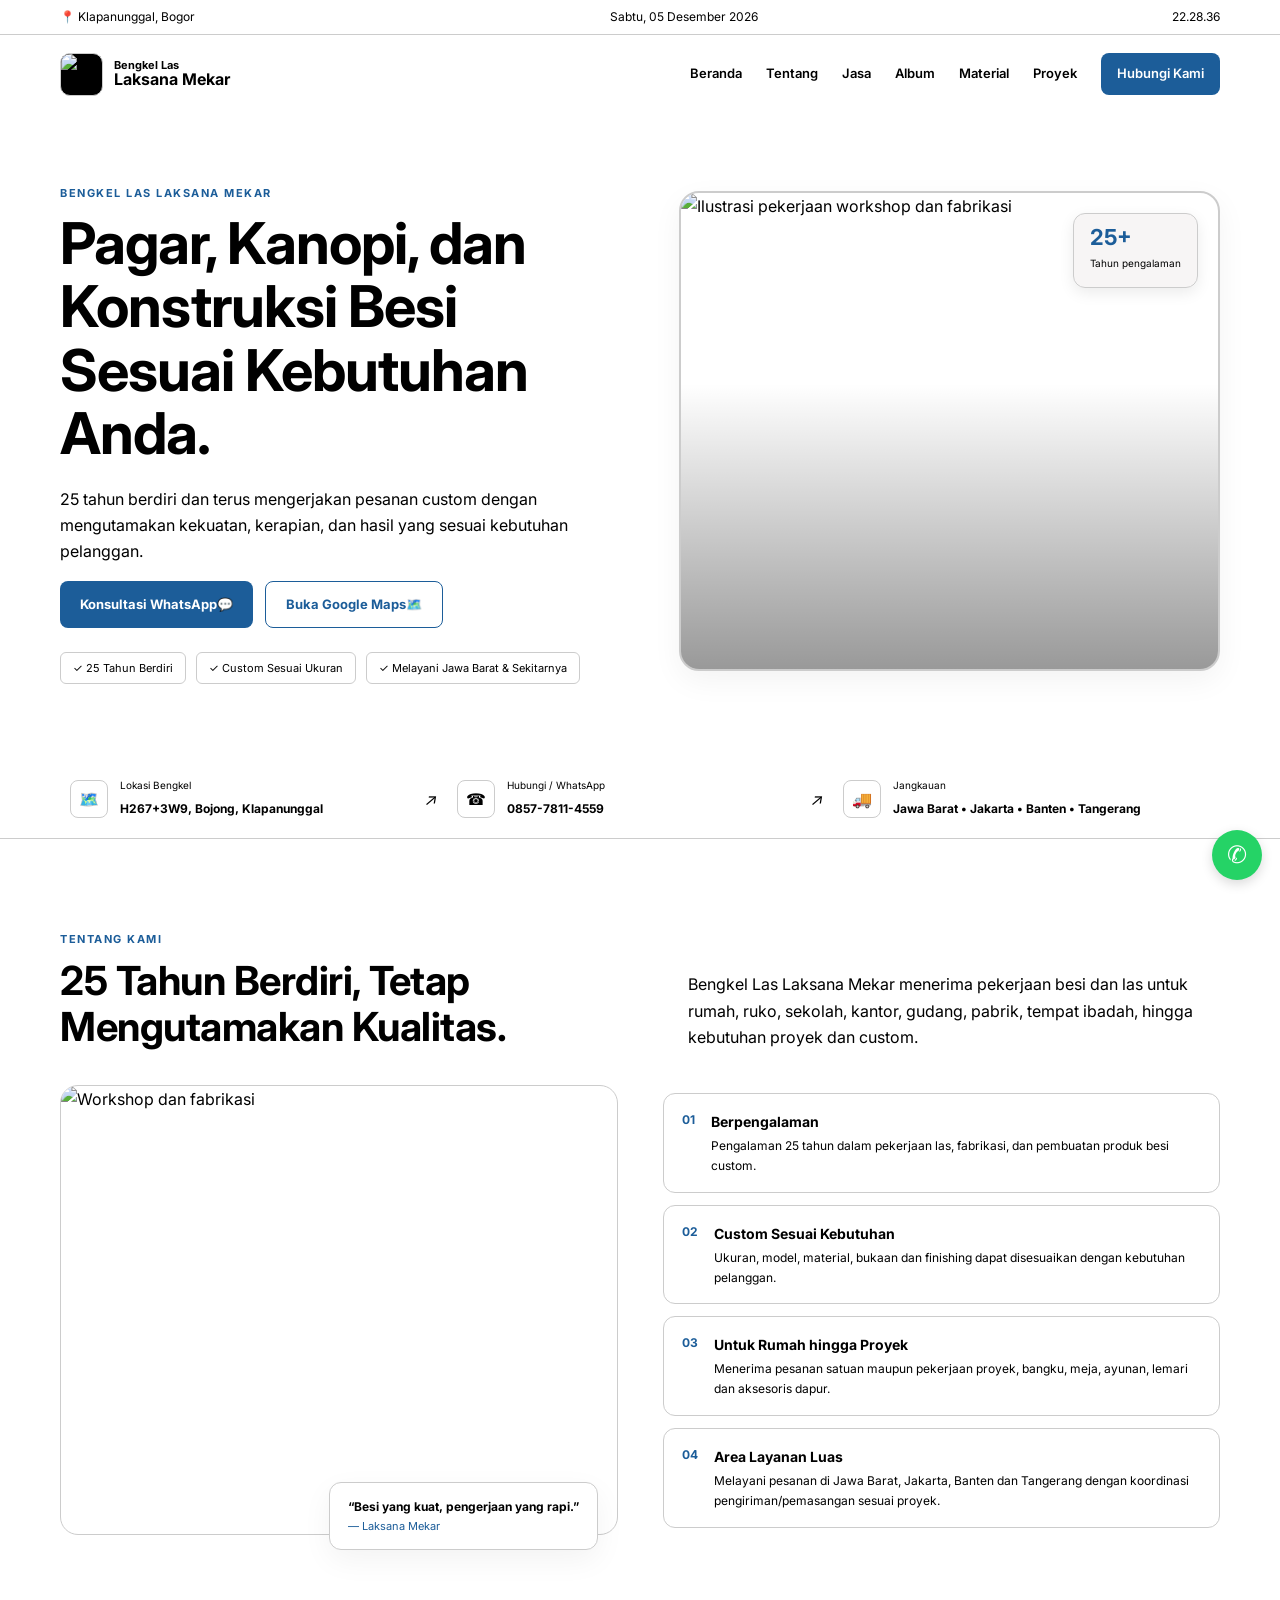
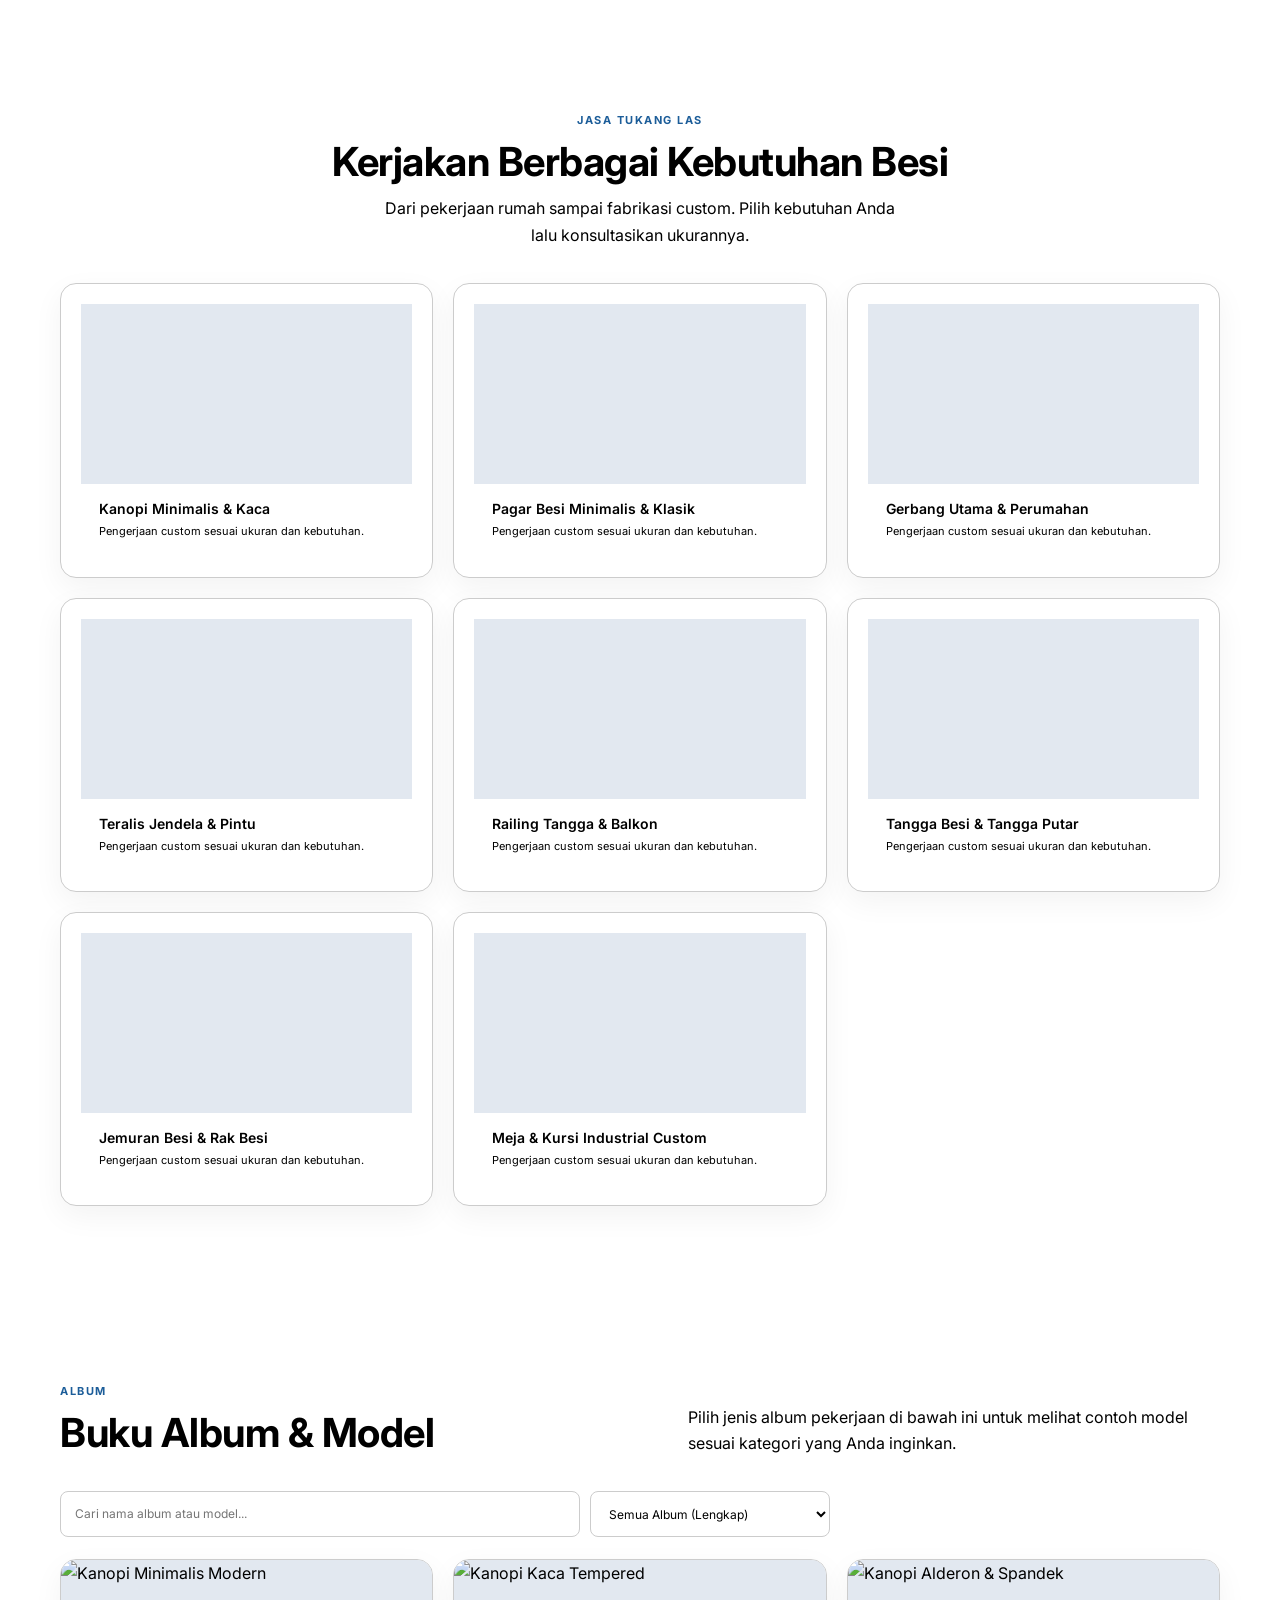
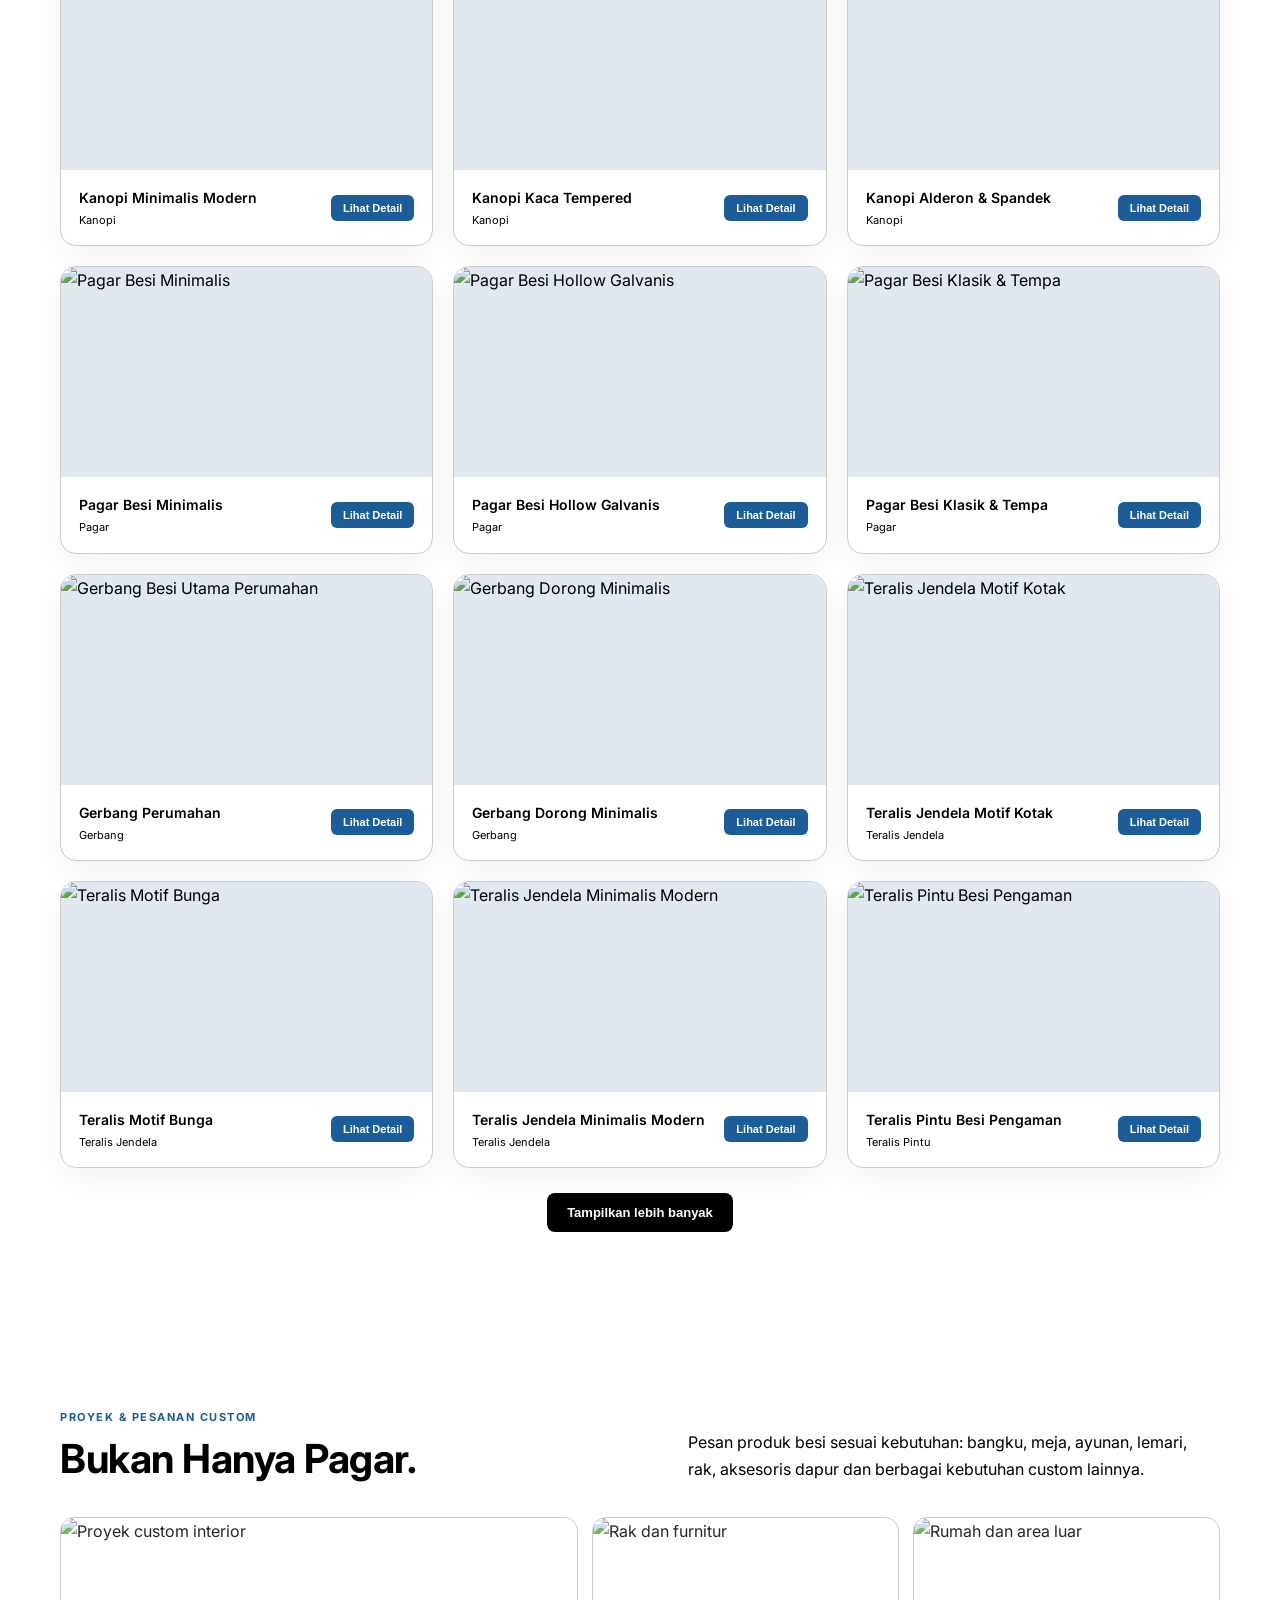
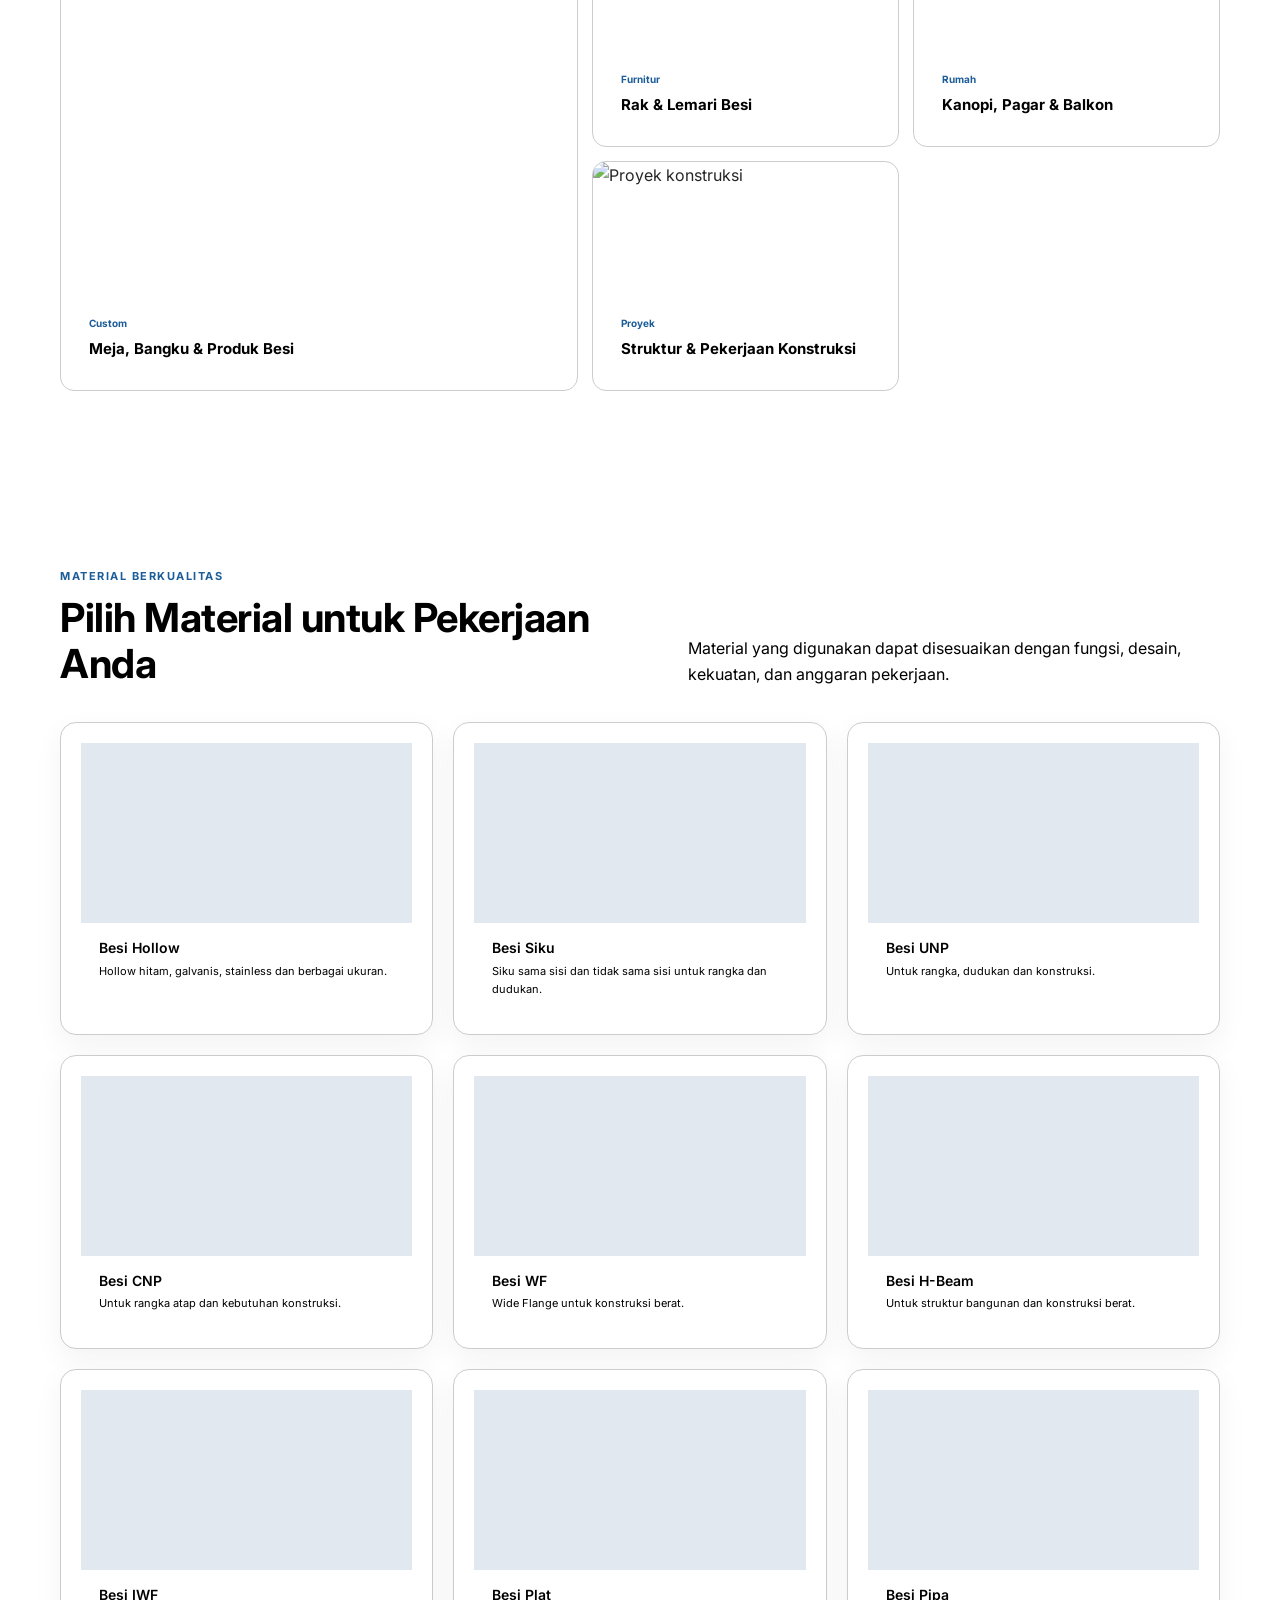
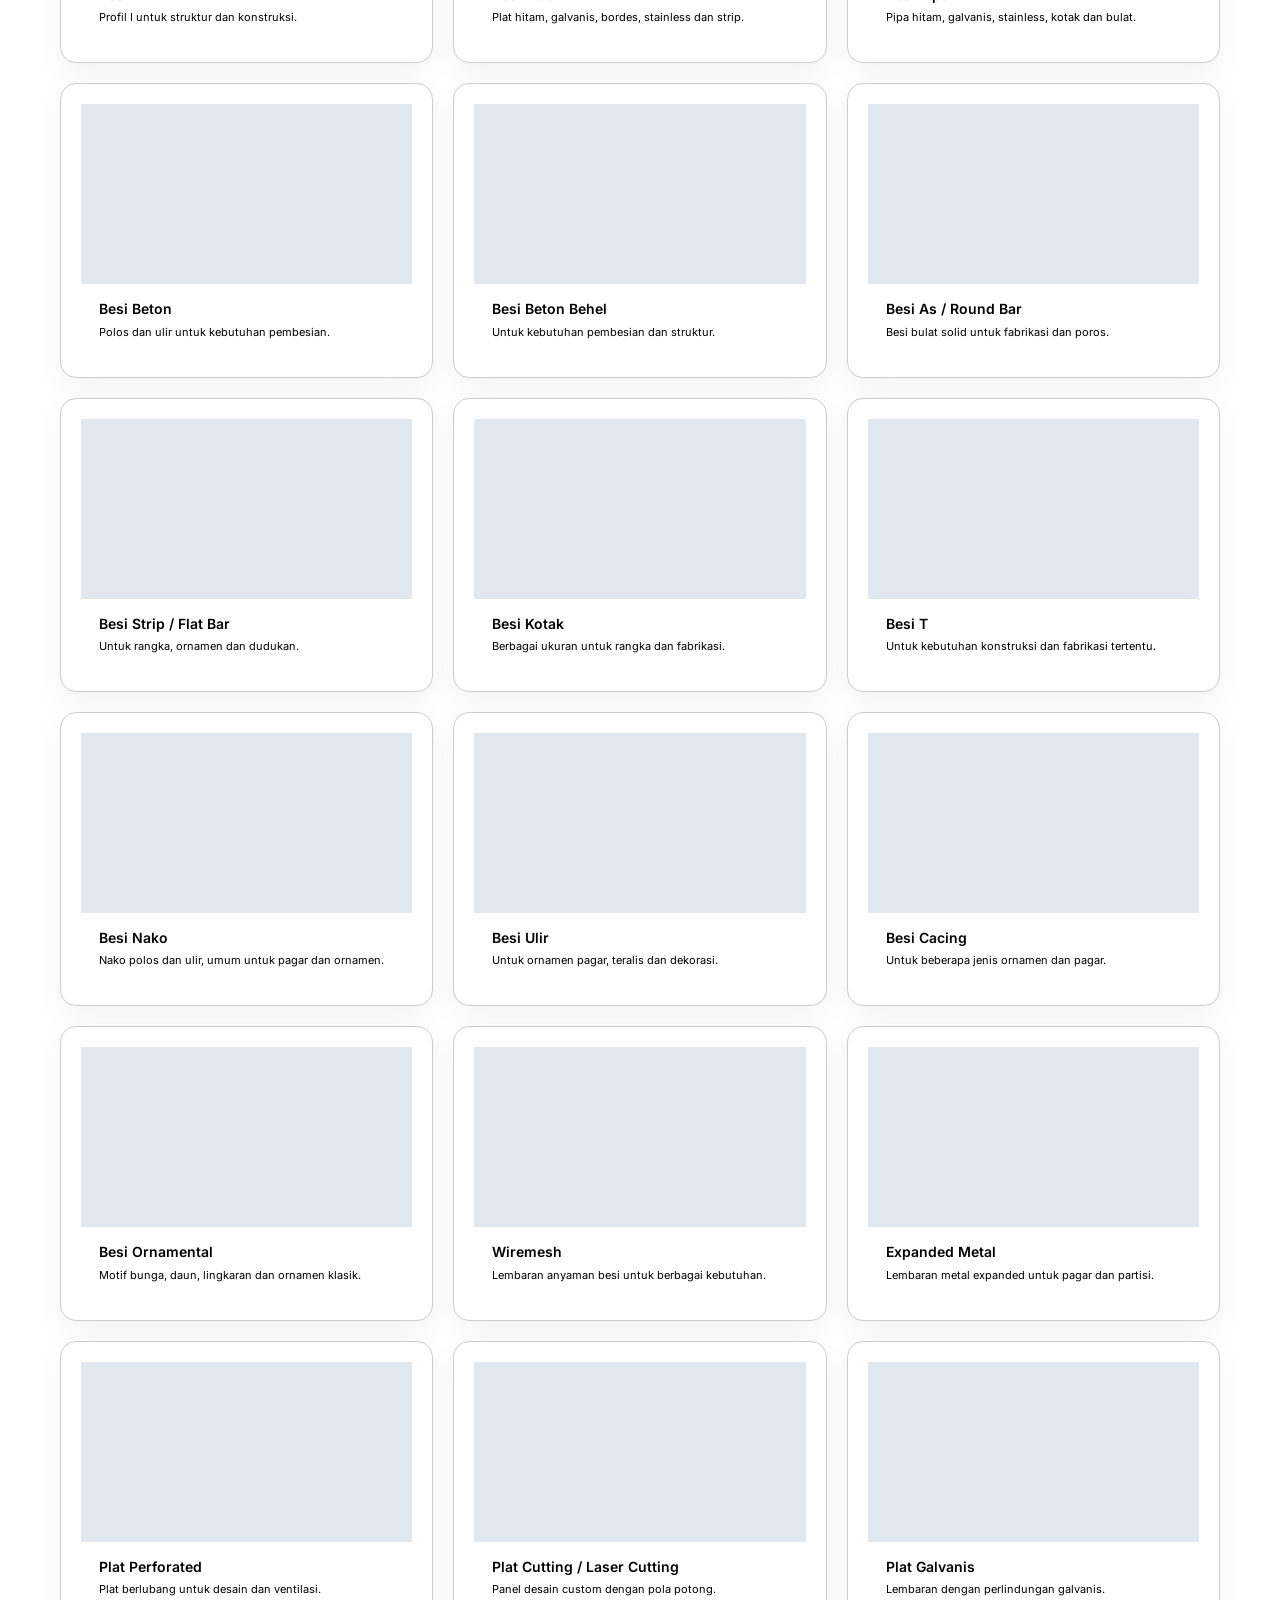
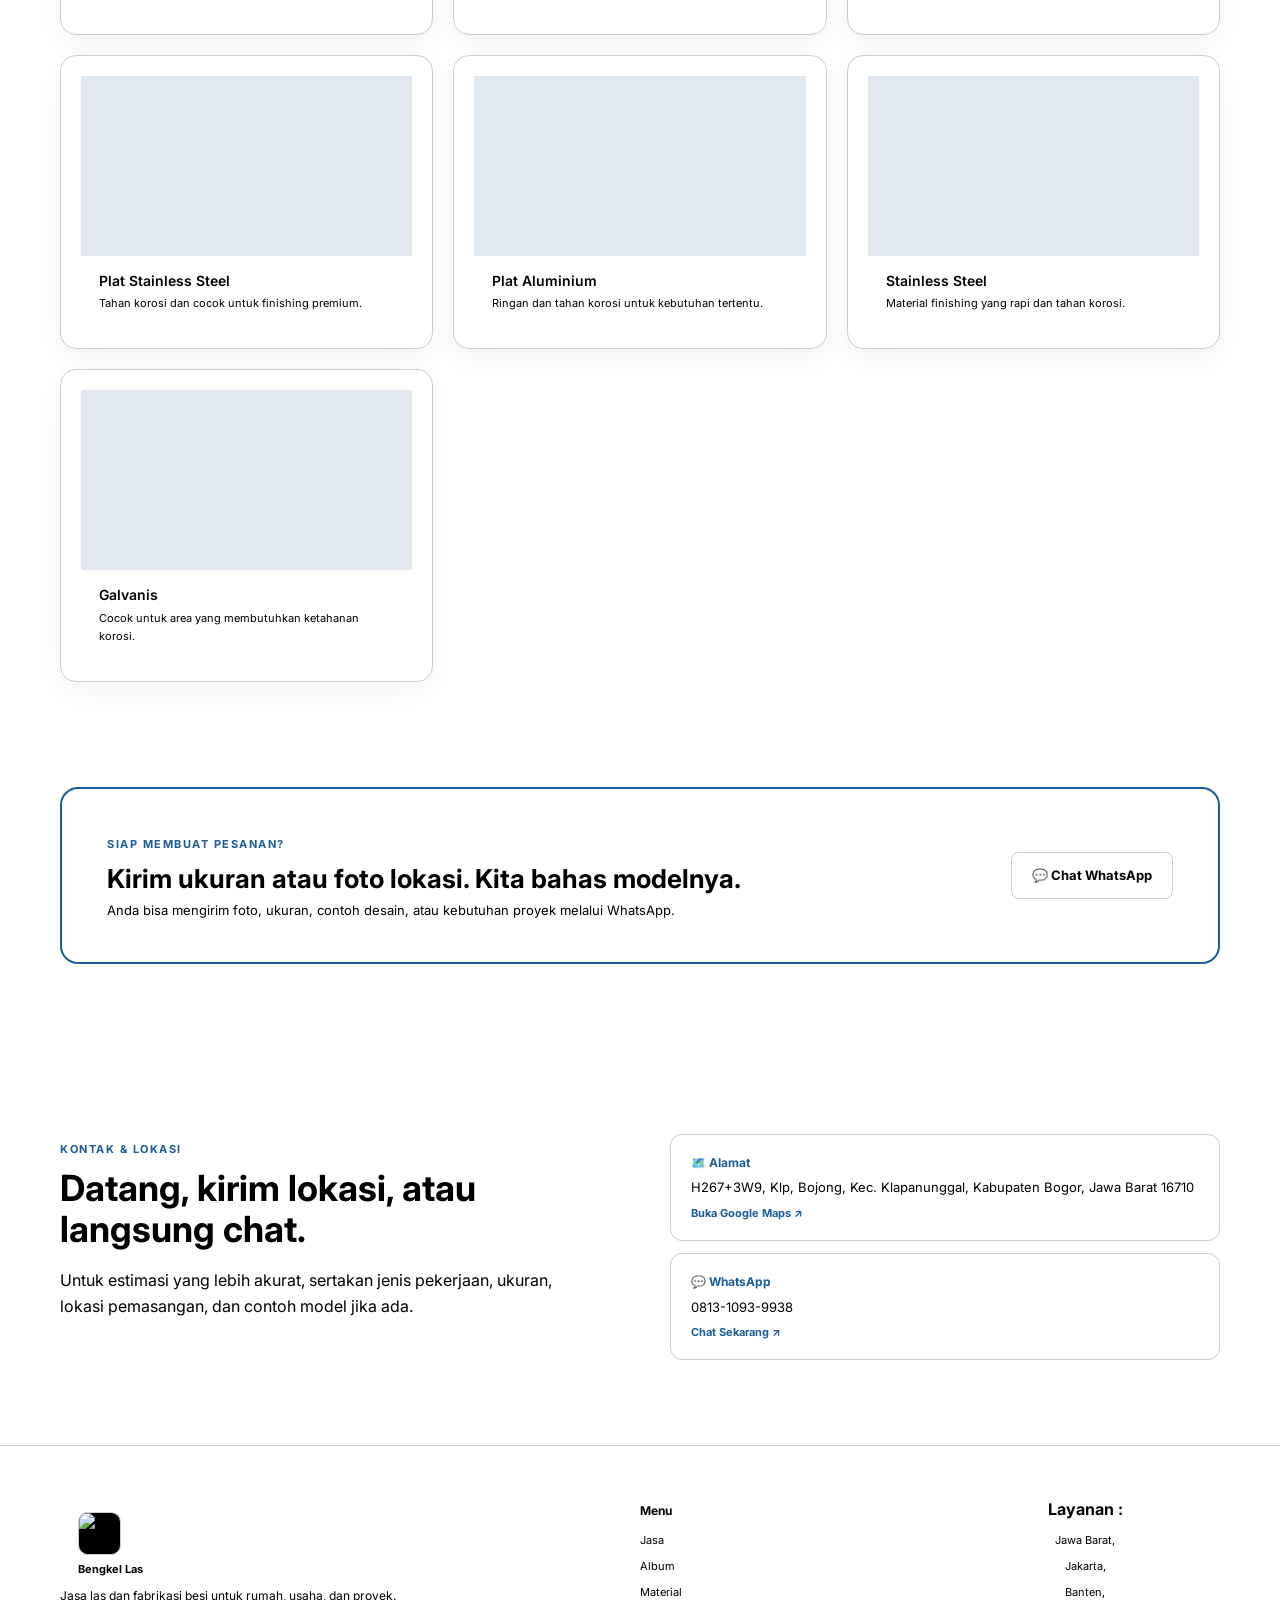
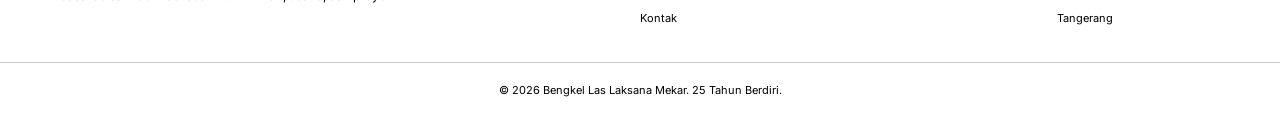
==== commit f4810bd8: "Add files via upload" ====
--- a/index.html
+++ b/index.html
@@ -8,7 +8,7 @@
 
     <!-- Responsive & Browser Theme -->
     <meta name="viewport" content="width=device-width, initial-scale=1.0">
-    <meta name="theme-color" content="#0b5ea8">
+    <meta name="theme-color" content="#1c5d99">
 
     <!-- SEO Title -->
     <title>Bengkel Las Laksana Mekar | Jasa Las Bogor, Cileungsi & Klapanunggal</title>
@@ -81,8 +81,8 @@
             <div class="container hero-grid">
                 <div class="hero-copy">
                     <div class="eyebrow">BENGKEL LAS LAKSANA MEKAR</div>
-                    <h1>Pagar, Kanopi, dan Konstruksi Besi <span>Sesuai Kebutuhan Anda.</span></h1>
-                    <p>20 tahun berdiri dan terus mengerjakan pesanan custom dengan mengutamakan kekuatan, kerapian, dan hasil yang sesuai kebutuhan pelanggan.</p>
+                    <h1>Pagar, Kanopi, dan Konstruksi Besi Sesuai Kebutuhan Anda.</h1>
+                    <p>25 tahun berdiri dan terus mengerjakan pesanan custom dengan mengutamakan kekuatan, kerapian, dan hasil yang sesuai kebutuhan pelanggan.</p>
                    
                     <div class="hero-actions">
                         <a class="btn btn-primary" href="https://wa.me/6281310939938?text=Halo%20Bengkel%20Las%20Laksana%20Mekar,%20saya%20ingin%20konsultasi%20pesanan." target="_blank" rel="noopener">
@@ -94,7 +94,7 @@
                     </div>
 
                     <div class="hero-badges">
-                        <span>✓ 20 Tahun Berdiri</span>
+                        <span>✓ 25 Tahun Berdiri</span>
                         <span>✓ Custom Sesuai Ukuran</span>
                         <span>✓ Melayani Jawa Barat &amp; Sekitarnya</span>
                     </div>
@@ -103,15 +103,11 @@
                     <div class="hero-photo">
                         <img src="foto/1.png" alt="Ilustrasi pekerjaan workshop dan fabrikasi" loading="eager">
                         <div class="photo-overlay"></div>
-                        <div class="hero-photo-card">
-                            <span class="mini-label">PESANAN CUSTOM</span>
-                            <b>Pagar • Kanopi • Railing • Struktur</b>
-                            <small>Dirancang sesuai ukuran dan kebutuhan lokasi.</small>
-                        </div>
-                    </div>
-                    <div class="floating-stat">
-                        <b>20+</b>
-                        <span>Tahun pengalaman</span>
+                      
+                        <div class="floating-stat">
+                            <b>25+</b>
+                            <span>Tahun pengalaman</span>
+                        </div>
                     </div>
                 </div>
             </div>
@@ -141,7 +137,7 @@
                 <div class="section-heading">
                     <div>
                         <span class="eyebrow">TENTANG KAMI</span>
-                        <h2>20 Tahun Berdiri, Tetap Mengutamakan Kualitas.</h2>
+                        <h2>25 Tahun Berdiri, Tetap Mengutamakan Kualitas.</h2>
                     </div>
                     <p>Bengkel Las Laksana Mekar menerima pekerjaan besi dan las untuk rumah, ruko, sekolah, kantor, gudang, pabrik, tempat ibadah, hingga kebutuhan proyek dan custom.</p>
                 </div>
@@ -160,7 +156,7 @@
                             <span>01</span>
                             <div>
                                 <h3>Berpengalaman</h3>
-                                <p>Pengalaman 20 tahun dalam pekerjaan las, fabrikasi, dan pembuatan produk besi custom.</p>
+                                <p>Pengalaman 25 tahun dalam pekerjaan las, fabrikasi, dan pembuatan produk besi custom.</p>
                             </div>
                         </article>
                         <article>
@@ -933,9 +929,9 @@
             </div>
         </section>
 
-        <section class="section section-dark" id="proyek">
+        <section class="section" id="proyek">
             <div class="container">
-                <div class="section-heading dark-heading">
+                <div class="section-heading">
                     <div>
                         <span class="eyebrow">PROYEK &amp; PESANAN CUSTOM</span>
                         <h2>Bukan Hanya Pagar.</h2>
@@ -975,7 +971,7 @@
             </div>
         </section>
 
-        <section class="section section-soft" id="material">
+        <section class="section" id="material">
             <div class="container">
                 <div class="section-heading">
                     <div>
@@ -1050,7 +1046,7 @@
                 </center>
             </div>
         </div>
-        <div class="copyright">© <span id="year"></span> Bengkel Las Laksana Mekar. 20 Tahun Berdiri.</div>
+        <div class="copyright">© <span id="year"></span> Bengkel Las Laksana Mekar. 25 Tahun Berdiri.</div>
     </footer>
 
     <div class="modal" id="galleryModal" aria-hidden="true">
--- a/style.css
+++ b/style.css
@@ -1,13 +1,13 @@
 :root {
-  --blue: #0b5ea8;
-  --blue2: #063d72;
-  --white: #fff;
-  --ink: #0c1a29;
-  --muted: #607083;
-  --line: #dce6ef;
-  --soft: #f5f9fc;
-  --dark: #07121f;
-  --shadow: 0 18px 50px rgba(5, 48, 84, .12);
+  --blue: #1c5d99;
+  --blue2: #113f67;
+  --white: #ffffff;
+  --ink: #000000;
+  --muted: #333333;
+  --line: #cccccc;
+  --soft: #ffffff;
+  --dark: #ffffff;
+  --shadow: 0 10px 30px rgba(0, 0, 0, 0.05);
 }
 
 * {
@@ -23,7 +23,8 @@
   font-family: Inter, Arial, sans-serif;
   color: var(--ink);
   background: var(--white);
-  line-height: 1.6;
+  line-height: 1.65;
+  overflow-x: hidden;
 }
 
 img {
@@ -33,7 +34,7 @@
 
 a {
   text-decoration: none;
-  color: black;
+  color: inherit;
 }
 
 .container {
@@ -42,8 +43,9 @@
 }
 
 .topbar {
-  background: #061526;
-  color: #d9ebfb;
+  background: #ffffff;
+  border-bottom: 1px solid var(--line);
+  color: var(--ink);
   font-size: 12px;
 }
 
@@ -73,9 +75,10 @@
 .brand-mark {
   width: 43px;
   height: 43px;
-  border-radius: 12px;
-  background: linear-gradient(135deg, var(--blue), var(--blue2));
-  color: #fff;
+  border-radius: 10px;
+  background: #000000;
+  border: 1px solid var(--line);
+  color: var(--ink);
   display: grid;
   place-items: center;
   font-weight: 800;
@@ -86,11 +89,11 @@
 .brand strong {
   display: block;
   line-height: 1.1;
+  color: var(--ink);
 }
 
 .brand b {
-  font-size: 12px;
-  color: var(--muted);
+  font-size: 11px;
 }
 
 .brand strong {
@@ -102,7 +105,12 @@
   align-items: center;
   gap: 24px;
   font-size: 13px;
-  font-weight: 700;
+  font-weight: 600;
+  color: var(--ink);
+}
+
+.nav-links a {
+  color: var(--ink);
 }
 
 .nav-links a:hover {
@@ -112,8 +120,8 @@
 .nav-cta {
   background: var(--blue);
   color: #fff !important;
-  padding: 11px 17px;
-  border-radius: 12px;
+  padding: 10px 16px;
+  border-radius: 8px;
 }
 
 .menu-toggle {
@@ -122,37 +130,39 @@
   background: transparent;
   font-size: 27px;
   cursor: pointer;
+  color: var(--ink);
 }
 
 .hero {
   position: relative;
   overflow: hidden;
-  background: linear-gradient(135deg, #edf6ff, #fff 55%, #dceeff);
-  padding: 70px 0 80px;
+  background: #ffffff;
+  padding: 65px 0 75px;
 }
 
 .hero-grid {
   display: grid;
   grid-template-columns: 1fr .95fr;
-  gap: 60px;
+  gap: 50px;
   align-items: center;
 }
 
 .eyebrow {
   display: inline-block;
   font-size: 11px;
-  letter-spacing: 2px;
-  font-weight: 800;
+  letter-spacing: 1.5px;
+  font-weight: 700;
   color: var(--blue);
-  margin-bottom: 12px;
+  margin-bottom: 10px;
 }
 
 .hero h1 {
-  font-size: clamp(38px, 5vw, 68px);
-  line-height: 1.03;
-  letter-spacing: -2.5px;
-  margin: 0 0 22px;
+  font-size: clamp(34px, 4.5vw, 60px);
+  line-height: 1.1;
+  letter-spacing: -1px;
+  margin: 0 0 20px;
   max-width: 700px;
+  color: var(--ink);
 }
 
 .hero h1 span {
@@ -161,8 +171,8 @@
 
 .hero-copy>p {
   max-width: 610px;
-  color: #526579;
-  font-size: 17px;
+  color: var(--ink);
+  font-size: 16px;
 }
 
 .hero-actions {
@@ -184,9 +194,9 @@
   align-items: center;
   justify-content: center;
   border: 0;
-  border-radius: 13px;
+  border-radius: 8px;
   padding: 12px 20px;
-  font-weight: 800;
+  font-weight: 700;
   font-size: 13px;
   cursor: pointer;
   transition: opacity 0.2s;
@@ -202,19 +212,20 @@
 }
 
 .btn-outline {
-  border: 1px solid #a9c3d9;
+  border: 1px solid var(--blue);
   background: #fff;
   color: var(--blue);
 }
 
 .btn-dark {
-  background: #0b1a2b;
+  background: var(--ink);
   color: #fff;
 }
 
 .btn-white {
   background: #fff;
-  color: var(--blue2);
+  border: 1px solid var(--line);
+  color: var(--ink);
 }
 
 .hero-badges {
@@ -222,23 +233,23 @@
   gap: 10px;
   flex-wrap: wrap;
   font-size: 11px;
-  color: #36536d;
+  color: var(--ink);
 }
 
 .hero-badges span {
-  background: #ffffffb8;
-  border: 1px solid #cde0f0;
-  padding: 8px 10px;
-  border-radius: 999px;
+  background: #ffffff;
+  border: 1px solid var(--line);
+  padding: 6px 12px;
+  border-radius: 6px;
 }
 
 .hero-photo {
-  height: 510px;
-  border-radius: 28px;
+  height: 480px;
+  border-radius: 20px;
   overflow: hidden;
   position: relative;
   box-shadow: var(--shadow);
-  border: 7px solid #fff;
+  border: 2px solid var(--line);
 }
 
 .hero-photo img {
@@ -250,64 +261,36 @@
 .photo-overlay {
   position: absolute;
   inset: 0;
-  background: linear-gradient(180deg, #063d7200 35%, #061526c9);
-}
-
-.hero-photo-card {
-  position: absolute;
-  left: 25px;
-  right: 25px;
-  bottom: 25px;
-  background: #ffffffec;
-  border-radius: 17px;
-  padding: 16px;
-}
-
-.hero-photo-card b,
-.hero-photo-card small {
-  display: block;
-}
-
-.hero-photo-card b {
-  font-size: 15px;
-}
-
-.hero-photo-card small {
-  font-size: 11px;
-  color: var(--muted);
-  margin-top: 4px;
-}
-
-.mini-label {
-  font-size: 9px;
-  letter-spacing: 1.6px;
-  color: var(--blue);
-  font-weight: 800;
+  background: linear-gradient(180deg, transparent 40%, rgba(0, 0, 0, 0.4));
 }
 
 .floating-stat {
   position: absolute;
-  right: -24px;
-  bottom: 25px;
-  background: var(--blue);
-  color: #fff;
-  border-radius: 17px;
-  padding: 17px 20px;
+  top: 20px;
+  right: 20px;
+  background: #e8e4e45c;
+  color: var(--ink);
+  border: 1px solid var(--line);
+  border-radius: 12px;
+  padding: 12px 16px;
+  box-shadow: 0 5px 15px rgba(0,0,0,0.08);
 }
 
 .floating-stat b {
   display: block;
-  font-size: 28px;
+  font-size: 22px;
   line-height: 1;
+  color: var(--blue);
 }
 
 .floating-stat span {
   font-size: 10px;
+  color: var(--ink);
 }
 
 .quick-contact {
   background: #ffffff;
-  color: #030303;
+  border-bottom: 1px solid var(--line);
 }
 
 .quick-grid {
@@ -320,18 +303,20 @@
   display: flex;
   align-items: center;
   gap: 12px;
-  padding: 20px 10px;
+  padding: 18px 10px;
+  color: var(--ink);
 }
 
 .quick-grid>a:hover {
-  background: #f0f6fc;
+  background: #f9f9f9;
 }
 
 .quick-icon {
-  width: 40px;
-  height: 40px;
-  border-radius: 12px;
-  background: #eaf4ff;
+  width: 38px;
+  height: 38px;
+  border-radius: 8px;
+  background: #ffffff;
+  border: 1px solid var(--line);
   display: grid;
   place-items: center;
   flex: none;
@@ -339,49 +324,47 @@
 
 .quick-grid small {
   display: block;
-  color: var(--muted);
+  color: var(--ink);
   font-size: 10px;
 }
 
 .quick-grid b {
   font-size: 12px;
+  color: var(--ink);
 }
 
 .quick-grid i {
   margin-left: auto;
-  color: #000000;
+  color: var(--ink);
 }
 
 .section {
-  padding: 95px 0;
+  padding: 85px 0;
+  background: #ffffff;
 }
 
 .section-soft {
-  background: var(--soft);
-}
-
-.section-dark {
-  background: var(--dark);
-  color: #fff;
+  background: #ffffff;
 }
 
 .section-heading {
   display: grid;
   grid-template-columns: 1.05fr .95fr;
-  gap: 50px;
+  gap: 40px;
   align-items: end;
-  margin-bottom: 40px;
+  margin-bottom: 35px;
 }
 
 .section-heading h2 {
-  font-size: clamp(29px, 4vw, 46px);
-  line-height: 1.08;
-  letter-spacing: -1.5px;
+  font-size: clamp(26px, 3.5vw, 40px);
+  line-height: 1.15;
+  letter-spacing: -0.5px;
   margin: 0;
+  color: var(--ink);
 }
 
 .section-heading>p {
-  color: var(--muted);
+  color: var(--ink);
   margin: 0;
   max-width: 530px;
 }
@@ -398,14 +381,15 @@
 .about-grid {
   display: grid;
   grid-template-columns: 1fr 1fr;
-  gap: 50px;
+  gap: 45px;
   align-items: center;
 }
 
 .about-image {
-  height: 490px;
-  border-radius: 25px;
+  height: 450px;
+  border-radius: 18px;
   overflow: hidden;
+  border: 1px solid var(--line);
 }
 
 .about-image img {
@@ -420,22 +404,24 @@
 
 .about-note {
   position: absolute;
-  bottom: -18px;
+  bottom: -15px;
   right: 20px;
   background: #fff;
-  border-radius: 16px;
-  padding: 16px 19px;
+  border-radius: 12px;
+  padding: 14px 18px;
   box-shadow: var(--shadow);
-  max-width: 300px;
+  max-width: 280px;
+  border: 1px solid var(--line);
 }
 
 .about-note b,
 .about-note span {
   display: block;
+  color: var(--ink);
 }
 
 .about-note b {
-  font-size: 13px;
+  font-size: 12px;
 }
 
 .about-note span {
@@ -445,66 +431,75 @@
 
 .feature-list {
   display: grid;
-  gap: 10px;
+  gap: 12px;
 }
 
 .feature-list article {
   display: flex;
-  gap: 18px;
-  padding: 20px;
-  border: 1px solid var(--line);
-  border-radius: 18px;
+  gap: 16px;
+  padding: 16px 18px;
+  border: 1px solid var(--line);
+  border-radius: 12px;
   background: #fff;
 }
 
 .feature-list article>span {
-  font-weight: 800;
+  font-weight: 700;
   color: var(--blue);
   font-size: 12px;
 }
 
 .feature-list h3 {
-  font-size: 15px;
-  margin: 0 0 4px;
+  font-size: 14px;
+  margin: 0 0 3px;
+  color: var(--ink);
 }
 
 .feature-list p {
   font-size: 12px;
-  color: var(--muted);
+  color: var(--ink);
   margin: 0;
 }
 
+/* BAGIAN JASA TUKANG LAS: Dibuat 3 Kolom Sejajar di Semua Perangkat */
 .service-grid {
   display: grid;
-  grid-template-columns: repeat(4, 1fr);
-  gap: 13px;
+  grid-template-columns: repeat(3, 1fr) !important;
+  gap: 16px;
 }
 
 .service-card {
-  padding: 19px;
+  padding: 20px;
   border: 1px solid var(--line);
   background: #fff;
-  border-radius: 17px;
+  border-radius: 12px;
+  display: flex;
+  flex-direction: column;
+  justify-content: flex-start;
 }
 
 .service-card .icon {
   width: 38px;
   height: 38px;
-  border-radius: 11px;
-  background: #eaf4ff;
+  border-radius: 8px;
+  background: #fff;
+  border: 1px solid var(--line);
   display: grid;
   place-items: center;
   margin-bottom: 12px;
 }
 
 .service-card h3 {
-  font-size: 13px;
-  margin: 0 0 4px;
+  font-size: 15px;
+  font-weight: 700;
+  margin: 0 0 6px;
+  color: var(--ink);
+  line-height: 1.3;
 }
 
 .service-card p {
-  font-size: 10px;
-  color: var(--muted);
+  font-size: 12px;
+  color: var(--ink);
   margin: 0;
 }
 
@@ -517,10 +512,11 @@
 .filter-bar input,
 .filter-bar select {
   width: 100%;
-  padding: 13px 15px;
-  border: 1px solid var(--line);
-  border-radius: 13px;
+  padding: 12px 14px;
+  border: 1px solid var(--line);
+  border-radius: 8px;
   background: #fff;
+  color: var(--ink);
   font: inherit;
   font-size: 12px;
   outline: none;
@@ -534,20 +530,23 @@
   max-width: 240px;
 }
 
-.gallery-grid {
-  display: grid;
-  grid-template-columns: repeat(3, 1fr);
-  gap: 24px;
-}
-
-.gallery-card {
+/* BAGIAN ALBUM FOTO & MATERIAL: 3 Kolom Sejajar Konsisten All Perangkat */
+.gallery-grid,
+.material-grid {
+  display: grid;
+  grid-template-columns: repeat(3, 1fr) !important;
+  gap: 20px;
+}
+
+.gallery-card,
+.material-card {
   background: var(--white);
-  border-radius: 24px;
+  border-radius: 16px;
   overflow: hidden;
   border: 1px solid var(--line);
-  box-shadow: 0 12px 35px rgba(5, 38, 68, 0.06);
+  box-shadow: var(--shadow);
   cursor: pointer;
-  transition: all 0.25s ease;
+  transition: all 0.2s ease;
   display: flex;
   flex-direction: column;
 }
@@ -556,13 +555,14 @@
   display: none !important;
 }
 
-.gallery-card:hover {
-  transform: translateY(-5px);
-  box-shadow: 0 20px 45px rgba(5, 38, 68, 0.12);
+.gallery-card:hover,
+.material-card:hover {
+  transform: translateY(-3px);
+  box-shadow: 0 12px 30px rgba(0,0,0,0.08);
 }
 
 .gallery-img {
-  height: 220px;
+  height: 210px;
   overflow: hidden;
   position: relative;
   background: #e2e8f0;
@@ -572,31 +572,31 @@
   width: 100%;
   height: 100%;
   object-fit: cover;
-  transition: transform 0.4s ease;
+  transition: transform 0.3s ease;
 }
 
 .gallery-card:hover .gallery-img img {
-  transform: scale(1.05);
+  transform: scale(1.03);
 }
 
 .gallery-content {
-  padding: 18px 20px;
+  padding: 16px 18px;
   display: flex;
   align-items: center;
   justify-content: space-between;
-  gap: 12px;
+  gap: 10px;
 }
 
 .gallery-info h3 {
-  font-size: 15px;
-  font-weight: 700;
-  margin: 0 0 3px;
+  font-size: 14px;
+  font-weight: 600;
+  margin: 0 0 2px;
   color: var(--ink);
 }
 
 .gallery-info p {
-  font-size: 12px;
-  color: var(--muted);
+  font-size: 11px;
+  color: var(--ink);
   margin: 0;
 }
 
@@ -604,10 +604,10 @@
   background: var(--blue);
   color: #fff;
   border: none;
-  padding: 8px 14px;
-  border-radius: 99px;
+  padding: 7px 12px;
+  border-radius: 6px;
   font-size: 11px;
-  font-weight: 700;
+  font-weight: 600;
   display: inline-flex;
   align-items: center;
   gap: 5px;
@@ -623,15 +623,16 @@
 .project-grid {
   display: grid;
   grid-template-columns: 1.35fr .8fr .8fr;
-  grid-template-rows: 240px 240px;
+  grid-template-rows: 230px 230px;
   gap: 14px;
 }
 
 .project-card {
   position: relative;
   overflow: hidden;
-  border-radius: 20px;
-  background: #102b45;
+  border-radius: 14px;
+  background: #ffffff;
+  border: 1px solid var(--line);
 }
 
 .project-card.large {
@@ -642,7 +643,7 @@
   width: 100%;
   height: 100%;
   object-fit: cover;
-  opacity: .72;
+  opacity: .85;
 }
 
 .project-card>div {
@@ -650,110 +651,122 @@
   left: 18px;
   right: 18px;
   bottom: 18px;
+  background: rgba(255,255,255,0.9);
+  padding: 10px;
+  border-radius: 8px;
 }
 
 .project-card span {
-  font-size: 9px;
-  color: #b9dcf8;
+  font-size: 10px;
+  color: var(--blue);
+  font-weight: 700;
 }
 
 .project-card h3 {
-  margin: 4px 0 0;
-  font-size: 16px;
-  color: #fff;
-}
-
-.dark-heading>p {
-  color: #a9b8c8;
-}
-
-.material-grid {
-  display: grid;
-  grid-template-columns: repeat(4, 1fr);
-  gap: 13px;
-}
-
+  margin: 3px 0 0;
+  font-size: 15px;
+  color: var(--ink);
+}
+
+/* MATERIAL CARD: Foto Depan/Kiri, Text di Kanan (Tidak Kotak Kecil Lagi) */
 .material-card {
-  padding: 17px;
-  border-radius: 17px;
+  padding: 16px;
+  display: flex;
+  gap: 14px;
+  align-items: center;
   background: #fff;
-  border: 1px solid var(--line);
-  display: flex;
-  gap: 12px;
+  border-radius: 12px;
 }
 
 .material-card .mat-icon {
-  width: 42px;
-  height: 42px;
+  width: 65px;
+  height: 65px;
   flex: none;
-  border-radius: 12px;
-  background: #e7f3ff;
+  border-radius: 10px;
+  background: #ffffff;
+  border: 1px solid var(--line);
+  display: grid;
+  place-items: center;
+  overflow: hidden;
+}
+
+.material-card .mat-icon img {
+  width: 100%;
+  height: 100%;
+  object-fit: cover;
+}
+
+.material-card div {
+  flex: 1;
+  min-width: 0;
+}
+
+.material-card h3 {
+  font-size: 14px;
+  font-weight: 700;
+  margin: 0 0 3px;
+  color: var(--ink);
+}
+
+.material-card p {
+  font-size: 11px;
+  color: var(--ink);
+  margin: 0;
+  line-height: 1.4;
+}
+
+.cta-section {
+  padding-top: 20px;
+}
+
+.cta-box {
+  border-radius: 18px;
+  padding: 40px 45px;
+  background: #ffffff;
+  border: 2px solid var(--blue);
+  color: var(--ink);
+  display: flex;
+  align-items: center;
+  justify-content: space-between;
+  gap: 25px;
+}
+
+.cta-box .eyebrow {
   color: var(--blue);
-  display: grid;
-  place-items: center;
-  font-weight: 900;
-}
-
-.material-card h3 {
-  font-size: 12px;
-  margin: 0 0 3px;
-}
-
-.material-card p {
-  font-size: 10px;
-  color: var(--muted);
-  margin: 0;
-}
-
-.cta-section {
-  padding-top: 30px;
-}
-
-.cta-box {
-  border-radius: 25px;
-  padding: 45px 50px;
-  background: linear-gradient(135deg, var(--blue2), var(--blue));
-  color: #fff;
-  display: flex;
-  align-items: center;
-  justify-content: space-between;
-  gap: 30px;
-}
-
-.cta-box .eyebrow {
-  color: #bde2ff;
 }
 
 .cta-box h2 {
-  font-size: 30px;
-  line-height: 1.1;
-  margin: 0 0 8px;
+  font-size: 26px;
+  line-height: 1.2;
+  margin: 0 0 6px;
+  color: var(--ink);
 }
 
 .cta-box p {
   margin: 0;
-  color: #d7eaff;
+  color: var(--ink);
   font-size: 13px;
 }
 
 .contact-section {
-  background: #f8fbfe;
+  background: #ffffff;
 }
 
 .contact-grid {
   display: grid;
   grid-template-columns: 1fr 1fr;
-  gap: 70px;
+  gap: 60px;
 }
 
 .contact-grid h2 {
-  font-size: 40px;
-  line-height: 1.08;
-  margin: 0 0 12px;
+  font-size: 36px;
+  line-height: 1.15;
+  margin: 0 0 10px;
+  color: var(--ink);
 }
 
 .contact-grid>div>p {
-  color: var(--muted);
+  color: var(--ink);
   max-width: 520px;
 }
 
@@ -765,15 +778,17 @@
 .contact-card {
   background: #fff;
   border: 1px solid var(--line);
-  border-radius: 18px;
-  padding: 20px;
+  border-radius: 12px;
+  padding: 18px 20px;
   display: block;
+  color: var(--ink);
 }
 
 .contact-card b,
 .contact-card span,
 .contact-card strong {
   display: block;
+  color: var(--ink);
 }
 
 .contact-card b {
@@ -783,7 +798,7 @@
 
 .contact-card span {
   font-size: 13px;
-  margin: 7px 0;
+  margin: 5px 0;
 }
 
 .contact-card strong {
@@ -792,24 +807,26 @@
 }
 
 .footer {
-  background: #061526;
-  color: #b8c9d8;
-  padding: 55px 0 20px;
+  background: #ffffff;
+  border-top: 1px solid var(--line);
+  color: var(--ink);
+  padding: 50px 0 20px;
 }
 
 .footer-grid {
   display: grid;
   grid-template-columns: 2fr 1fr 1fr;
-  gap: 50px;
+  gap: 40px;
 }
 
 .footer p {
   font-size: 12px;
   max-width: 350px;
+  color: var(--ink);
 }
 
 .footer-grid>div>b {
-  color: #fff;
+  color: var(--ink);
   font-size: 12px;
 }
 
@@ -817,38 +834,39 @@
 .footer-grid span {
   display: block;
   font-size: 11px;
-  margin-top: 9px;
-  color: #b8c9d8;
+  margin-top: 8px;
+  color: var(--ink);
 }
 
 .copyright {
-  border-top: 1px solid #ffffff14;
-  margin-top: 40px;
+  border-top: 1px solid var(--line);
+  margin-top: 35px;
   padding-top: 18px;
   text-align: center;
-  font-size: 10px;
-  color: #7f95aa;
+  font-size: 11px;
+  color: var(--ink);
 }
 
 .floating-wa {
   position: fixed;
   right: 18px;
   bottom: 20px;
-  width: 52px;
-  height: 52px;
+  width: 50px;
+  height: 50px;
   border-radius: 50%;
-  background: #1aa76a;
+  background: #25d366;
   color: #fff;
   display: grid;
   place-items: center;
-  font-size: 25px;
+  font-size: 24px;
   z-index: 40;
+  box-shadow: 0 4px 12px rgba(0,0,0,0.15);
 }
 
 .modal {
   position: fixed;
   inset: 0;
-  background: rgba(2, 8, 14, 0.85);
+  background: rgba(0, 0, 0, 0.8);
   z-index: 100;
   display: none;
   align-items: center;
@@ -863,7 +881,7 @@
 .modal img {
   max-width: min(100%, 1000px);
   max-height: 78vh;
-  border-radius: 18px;
+  border-radius: 12px;
 }
 
 .modal-close {
@@ -871,12 +889,13 @@
   right: 22px;
   top: 18px;
   background: #fff;
-  border: 0;
-  width: 43px;
-  height: 43px;
+  border: 1px solid var(--line);
+  width: 40px;
+  height: 40px;
   border-radius: 50%;
-  font-size: 25px;
+  font-size: 22px;
   cursor: pointer;
+  color: var(--ink);
 }
 
 .modal-caption {
@@ -888,14 +907,15 @@
 
 .modal-caption span {
   font-size: 10px;
-  color: #a8d6fa;
+  color: #ffffff;
 }
 
 .modal-caption h3 {
   margin: 2px 0;
-  font-size: 20px;
-}
-
+  font-size: 18px;
+}
+
+/* RESPONSIF HP / MOBILE: Menjaga Layout Agar Tetap Rapi & Tidak Acak-Acakan */
 @media(max-width:950px) {
   .nav-links {
     gap: 13px;
@@ -915,30 +935,18 @@
     justify-content: center;
   }
   .hero-photo {
-    height: 430px;
+    height: 400px;
     max-width: 700px;
     margin: auto;
   }
-  .service-grid {
-    grid-template-columns: repeat(3, 1fr);
-  }
-  .gallery-grid {
-    grid-template-columns: repeat(3, 1fr);
-  }
-  .material-grid {
-    grid-template-columns: repeat(3, 1fr);
-  }
   .project-grid {
     grid-template-columns: 1fr 1fr;
-    grid-template-rows: 260px 220px;
+    grid-template-rows: 240px 200px;
   }
   .project-card.large {
     grid-row: auto;
     grid-column: span 2;
   }
-  .contact-grid {
-    gap: 30px;
-  }
 }
 
 @media(max-width:700px) {
@@ -946,7 +954,7 @@
     width: min(100% - 24px, 1160px);
   }
   .topbar-inner {
-    font-size: 9px;
+    font-size: 10px;
   }
   .topbar-inner span:nth-child(1) {
     display: none;
@@ -966,7 +974,7 @@
     padding: 12px;
     background: var(--white);
     border: 1px solid var(--line);
-    border-radius: 15px;
+    border-radius: 12px;
     box-shadow: var(--shadow);
     flex-direction: column;
     align-items: stretch;
@@ -976,36 +984,41 @@
     display: flex;
   }
   .nav-links a {
-    padding: 11px;
+    padding: 10px;
   }
   .nav-cta {
     text-align: center;
   }
   .hero {
-    padding: 50px 0 60px;
+    padding: 45px 0 55px;
   }
   .hero h1 {
-    font-size: 40px;
-    letter-spacing: -1.8px;
+    font-size: 28px;
+    letter-spacing: -0.5px;
   }
   .hero-copy>p {
-    font-size: 14px;
+    font-size: 13px;
   }
   .hero-photo {
-    height: 360px;
+    height: 300px;
   }
   .floating-stat {
-    right: 8px;
+    top: 10px;
+    right: 10px;
+    padding: 8px 12px;
+  }
+  .floating-stat b {
+    font-size: 18px;
   }
   .quick-grid {
     grid-template-columns: 1fr;
   }
   .quick-grid>a,
   .quick-grid>div {
-    padding: 13px 5px;
+    padding: 12px 5px;
   }
   .section {
-    padding: 65px 0;
+    padding: 50px 0;
   }
   .section-heading,
   .about-grid,
@@ -1014,22 +1027,153 @@
     gap: 18px;
   }
   .section-heading {
-    margin-bottom: 28px;
+    margin-bottom: 24px;
   }
   .section-heading h2,
   .contact-grid h2 {
-    font-size: 30px;
-  }
-  .service-grid {
-    grid-template-columns: repeat(2, 1fr);
-  }
-  .gallery-grid {
-    grid-template-columns: repeat(2, 1fr);
-    gap: 14px;
-  }
+    font-size: 24px;
+  }
+
+  /* KHUSUS HP: JASA, ALBUM, DAN MATERIAL TETAP 3 KOLOM SEJAJAR NAMUN DIKECILKAN UKURANNYA AGAR PAS */
+/* Layout 3 Kolom Sejajar Konsisten untuk Jasa Tukang Las, Album, & Material */
+.service-grid,
+.gallery-grid,
+.material-grid {
+  display: grid;
+  grid-template-columns: repeat(3, 1fr) !important;
+  gap: 20px;
+}
+
+/* Card Menyatu (Foto di Atas, Teks di Bawah dalam Satu Card Utuh) */
+.service-card {
+  background: var(--white);
+  border-radius: 16px;
+  overflow: hidden;
+  border: 1px solid var(--line);
+  box-shadow: var(--shadow);
+  display: flex;
+  flex-direction: column;
+  transition: transform 0.2s ease, box-shadow 0.2s ease;
+}
+
+.service-card:hover {
+  transform: translateY(-3px);
+  box-shadow: 0 12px 30px rgba(0, 0, 0, 0.08);
+}
+
+.service-img {
+  height: 180px;
+  overflow: hidden;
+  background: #e2e8f0;
+}
+
+.service-img img {
+  width: 100%;
+  height: 100%;
+  object-fit: cover;
+}
+
+.service-content {
+  padding: 16px 18px;
+  display: flex;
+  flex-direction: column;
+  gap: 4px;
+}
+
+.service-card h3 {
+  font-size: 14px;
+  font-weight: 600;
+  margin: 0;
+  color: var(--ink);
+}
+
+.service-card p {
+  font-size: 11px;
+  color: var(--ink);
+  margin: 0;
+  line-height: 1.4;
+}
+
+/* Penyesuaian Responsif HP / Mobile agar Tetap 3 Kolom Sejajar & Rapi */
+@media (max-width: 700px) {
+  .service-grid,
+  .gallery-grid,
+  .material-grid {
+    grid-template-columns: repeat(3, 1fr) !important;
+    gap: 8px !important;
+  }
+
+  .service-img {
+    height: 85px;
+  }
+
+  .service-content {
+    padding: 8px;
+  }
+
+  .service-card h3 {
+    font-size: 10px;
+    line-height: 1.2;
+  }
+
+  .service-card p {
+    font-size: 8px;
+    display: -webkit-box;
+    -webkit-line-clamp: 2;
+    -webkit-box-orient: vertical;
+    overflow: hidden;
+  }
+}
+  .service-card .icon {
+    width: 28px;
+    height: 28px;
+    font-size: 12px;
+    margin-bottom: 6px;
+  }
+
   .gallery-img {
-    height: 180px;
-  }
+    height: 95px;
+  }
+  .gallery-content {
+    padding: 8px;
+    flex-direction: column;
+    align-items: flex-start;
+    gap: 4px;
+  }
+  .gallery-info h3 {
+    font-size: 10px;
+    line-height: 1.2;
+  }
+  .gallery-info p {
+    font-size: 9px;
+  }
+  .gallery-btn {
+    padding: 3px 6px;
+    font-size: 8px;
+  }
+
+  .material-card {
+    padding: 8px;
+    flex-direction: column;
+    text-align: center;
+    gap: 6px;
+  }
+  .material-card .mat-icon {
+    width: 40px;
+    height: 40px;
+    margin: 0 auto;
+  }
+  .material-card h3 {
+    font-size: 10px;
+  }
+  .material-card p {
+    font-size: 8px;
+    display: -webkit-box;
+    -webkit-line-clamp: 2;
+    -webkit-box-orient: vertical;
+    overflow: hidden;
+  }
+
   .filter-bar {
     flex-direction: column;
   }
@@ -1039,21 +1183,18 @@
   }
   .project-grid {
     grid-template-columns: 1fr;
-    grid-template-rows: 220px 180px 180px 180px;
+    grid-template-rows: repeat(4, 180px);
   }
   .project-card.large {
     grid-column: auto;
     grid-row: auto;
   }
-  .material-grid {
-    grid-template-columns: repeat(2, 1fr);
-  }
   .cta-box {
-    padding: 30px 24px;
+    padding: 25px 20px;
     display: block;
   }
   .cta-box .btn {
-    margin-top: 20px;
+    margin-top: 15px;
     width: 100%;
   }
   .footer-grid {
@@ -1065,23 +1206,83 @@
 }
 
 @media(max-width:430px) {
-  .hero h1 {
-    font-size: 34px;
-  }
-  .service-grid,
-  .material-grid {
-    grid-template-columns: 1fr;
-  }
-  .gallery-grid {
-    grid-template-columns: 1fr;
-  }
-  .gallery-img {
-    height: 210px;
-  }
   .footer-grid {
     grid-template-columns: 1fr;
   }
   .footer-grid>div:first-child {
     grid-column: auto;
   }
+}
+/* Styling untuk Card Jasa Tukang Las (Foto dan Teks Menyatu, 3 Kolom Sejajar) */
+.service-grid {
+  display: grid;
+  grid-template-columns: repeat(3, 1fr) !important;
+  gap: 20px;
+}
+
+.service-card {
+  background: var(--white);
+  border-radius: 16px;
+  overflow: hidden;
+  border: 1px solid var(--line);
+  box-shadow: var(--shadow);
+  display: flex;
+  flex-direction: column;
+}
+
+.service-img {
+  height: 180px;
+  overflow: hidden;
+  background: #e2e8f0;
+}
+
+.service-img img {
+  width: 100%;
+  height: 100%;
+  object-fit: cover;
+}
+
+.service-content {
+  padding: 16px 18px;
+  display: flex;
+  flex-direction: column;
+  gap: 4px;
+}
+
+.service-card h3 {
+  font-size: 14px;
+  font-weight: 600;
+  margin: 0;
+  color: var(--ink);
+}
+
+.service-card p {
+  font-size: 11px;
+  color: var(--ink);
+  margin: 0;
+}
+
+/* Penyesuaian khusus tampilan mobile/HP agar tetap 3 kolom sejajar dan rapi */
+@media(max-width:700px) {
+  .service-grid {
+    grid-template-columns: repeat(3, 1fr) !important;
+    gap: 8px !important;
+  }
+  .service-img {
+    height: 85px;
+  }
+  .service-content {
+    padding: 8px;
+  }
+  .service-card h3 {
+    font-size: 10px;
+    line-height: 1.2;
+  }
+  .service-card p {
+    font-size: 8px;
+    display: -webkit-box;
+    -webkit-line-clamp: 2;
+    -webkit-box-orient: vertical;
+    overflow: hidden;
+  }
 }
